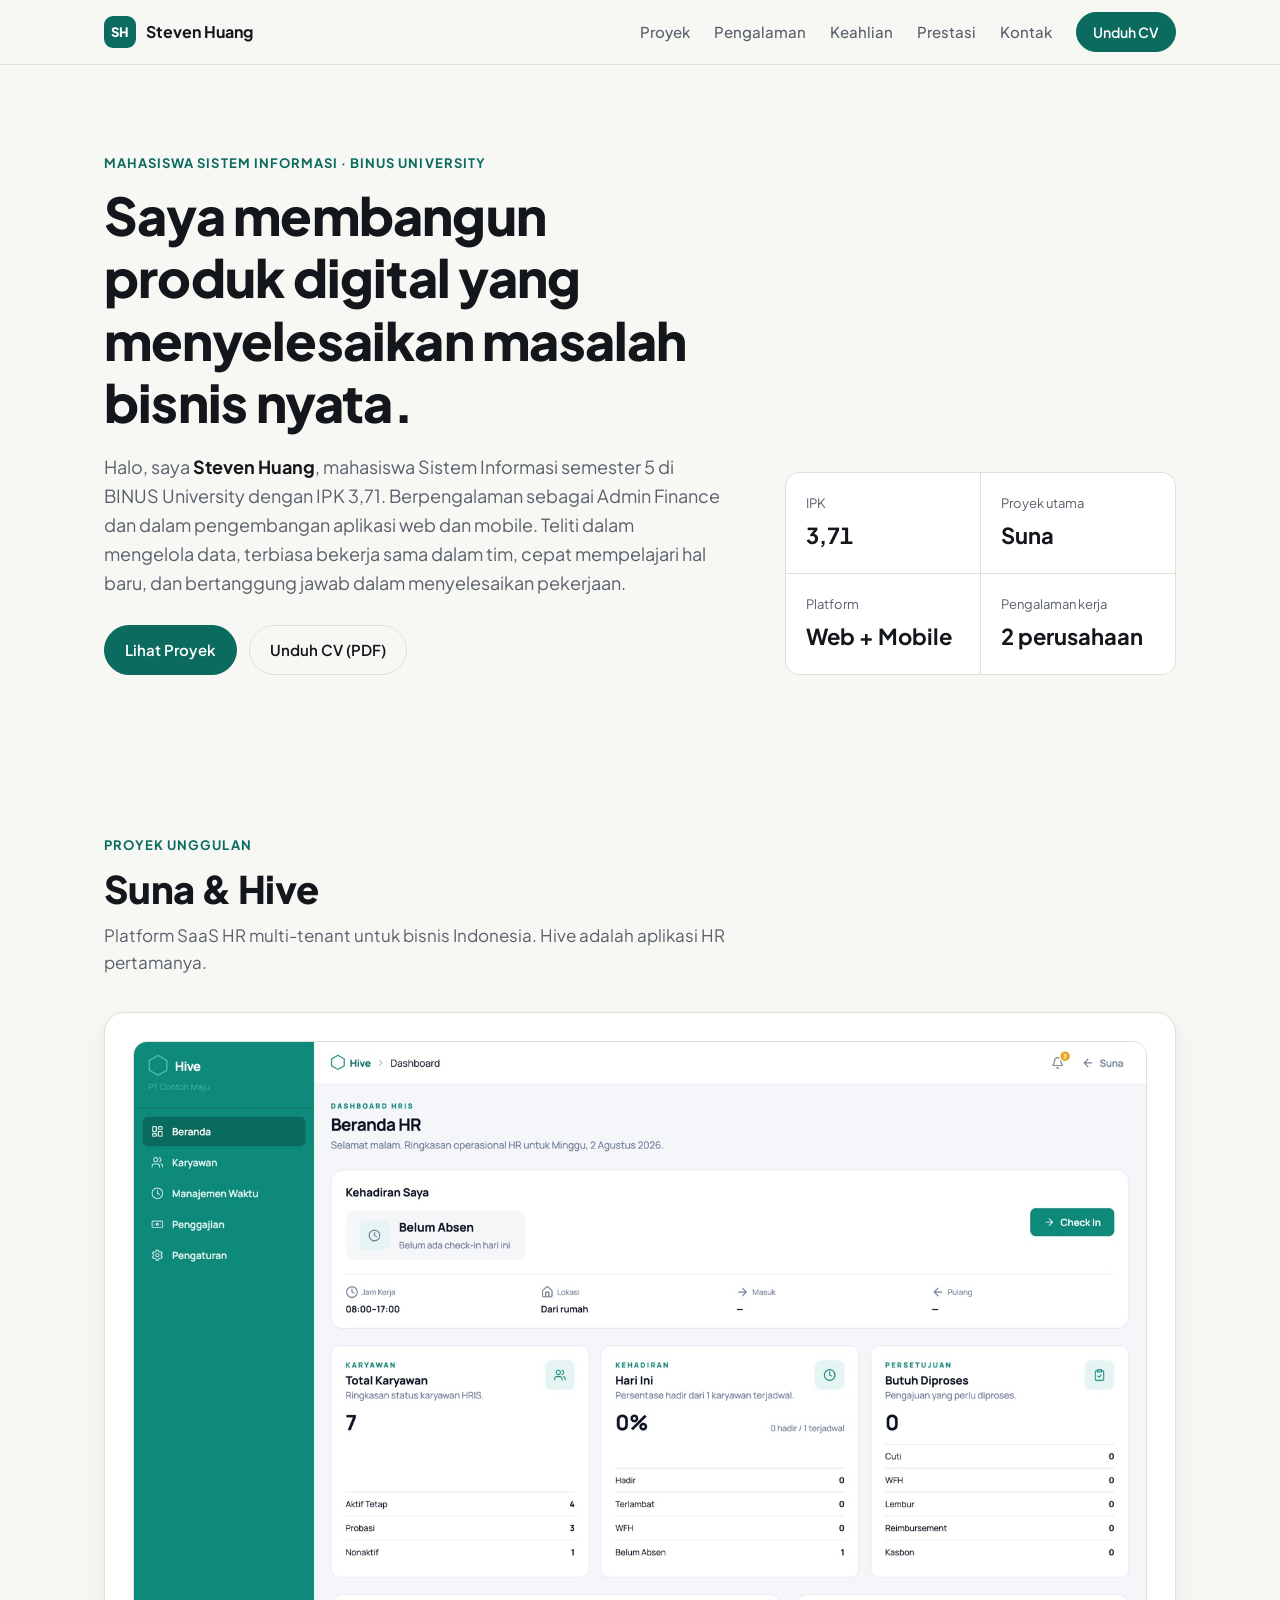
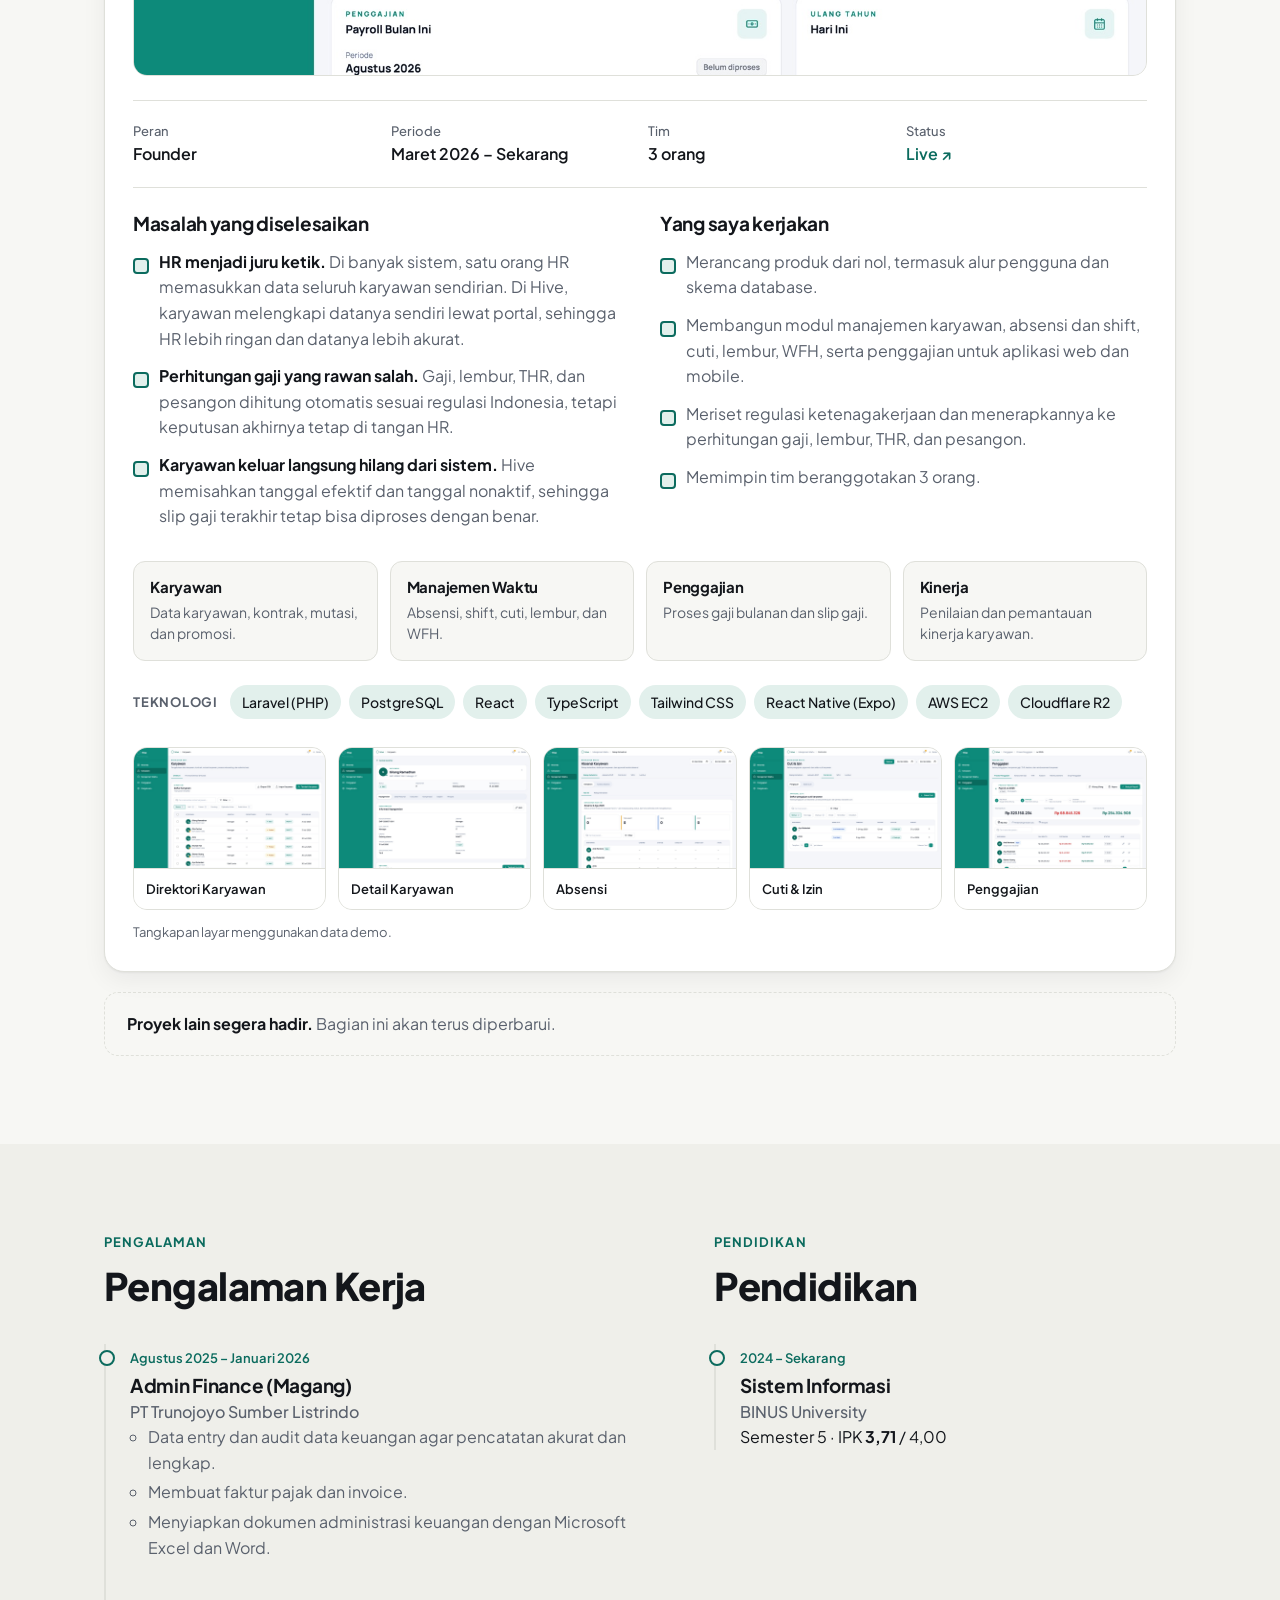
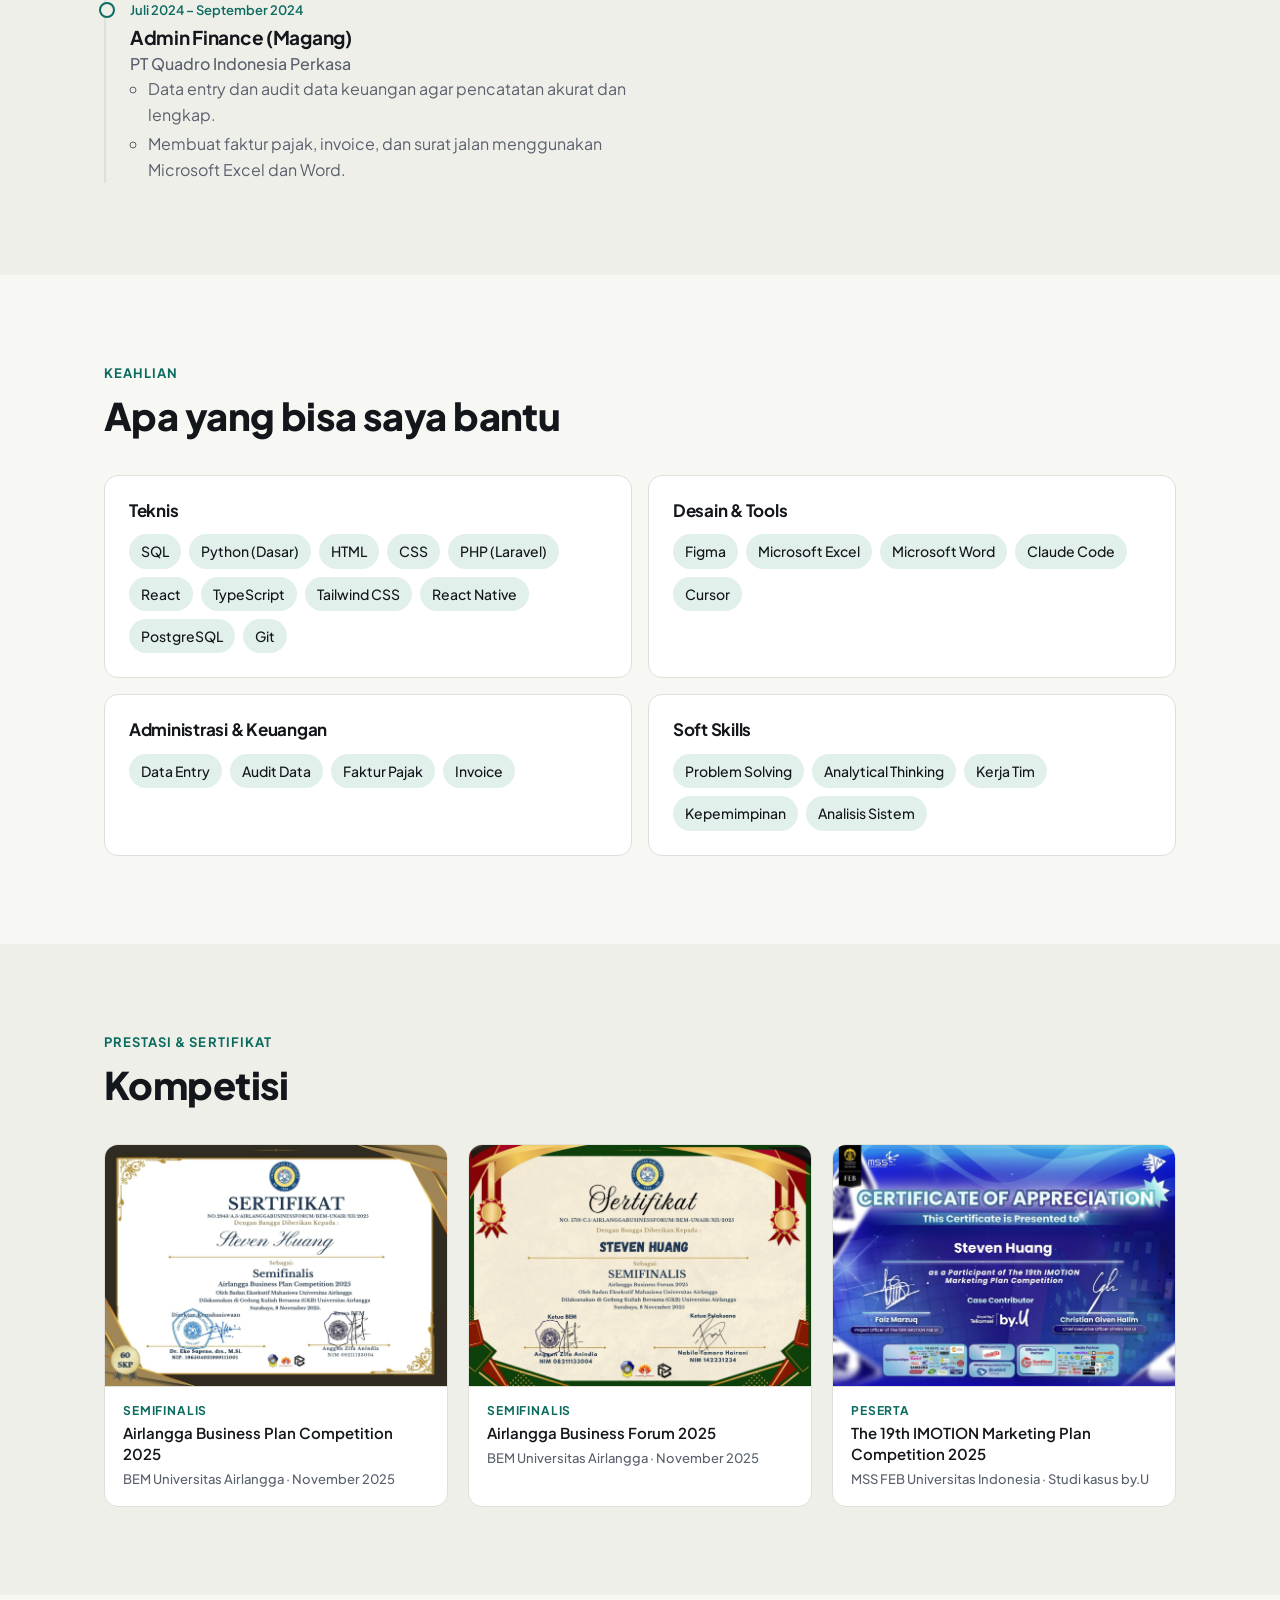
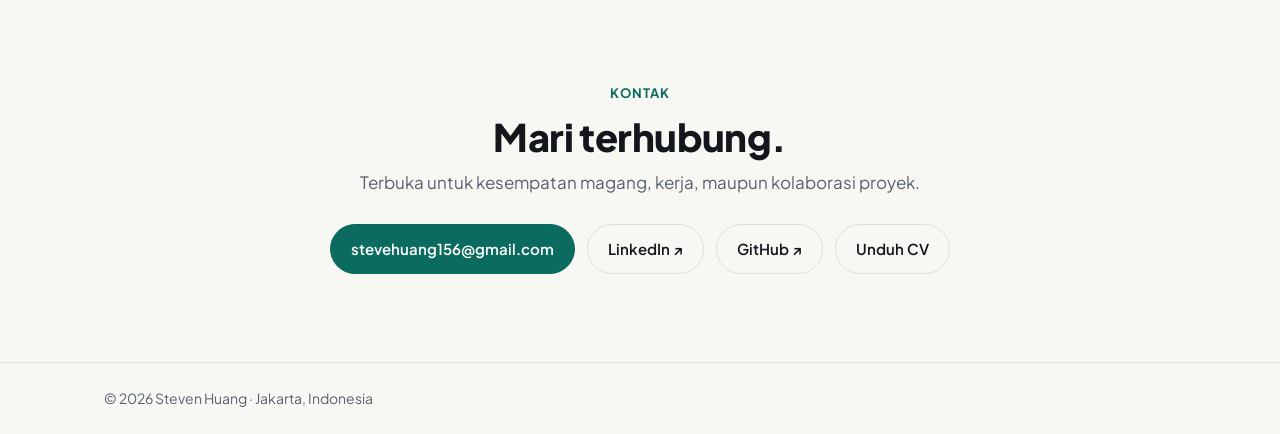
==== index.html @ de976bc7 "Portofolio dan CV ATS Steven Huang Co-Authored-By: Claude Opus 5.5 <noreply@anthropic.com>" ====
<!doctype html>
<html lang="id">
<head>
  <meta charset="utf-8">
  <meta name="viewport" content="width=device-width, initial-scale=1">
  <title>Steven Huang — Portofolio</title>
  <meta name="description" content="Portofolio Steven Huang, mahasiswa Sistem Informasi BINUS University.">
  <meta property="og:title" content="Steven Huang — Portofolio">
  <meta property="og:description" content="Mahasiswa Sistem Informasi BINUS University.">
  <meta property="og:image" content="assets/img/hive/dashboard-hr.jpg">
  <meta name="theme-color" content="#0b6b5e">
  <link rel="icon" href="data:image/svg+xml,%3Csvg xmlns='http://www.w3.org/2000/svg' viewBox='0 0 32 32'%3E%3Crect width='32' height='32' rx='8' fill='%230b6b5e'/%3E%3Ctext x='16' y='22' font-family='Arial' font-weight='700' font-size='15' fill='white' text-anchor='middle'%3ESH%3C/text%3E%3C/svg%3E">
  <link rel="preconnect" href="https://fonts.googleapis.com">
  <link rel="preconnect" href="https://fonts.gstatic.com" crossorigin>
  <link href="https://fonts.googleapis.com/css2?family=Plus+Jakarta+Sans:wght@400;500;600;700;800&display=swap" rel="stylesheet">
  <link rel="stylesheet" href="assets/css/style.css">
</head>
<body>

<header class="nav" id="top">
  <div class="wrap nav-inner">
    <a class="brand" href="#top" aria-label="Kembali ke atas"><span class="brand-mark">SH</span>Steven Huang</a>
    <button class="nav-toggle" aria-expanded="false" aria-controls="nav-links" aria-label="Buka menu">
      <span></span><span></span>
    </button>
    <nav id="nav-links" class="nav-links">
      <a href="#proyek">Proyek</a>
      <a href="#pengalaman">Pengalaman</a>
      <a href="#keahlian">Keahlian</a>
      <a href="#prestasi">Prestasi</a>
      <a href="#kontak">Kontak</a>
      <a class="btn btn-small" href="cv/CV_Steven_Huang_ATS.pdf" download>Unduh CV</a>
    </nav>
  </div>
</header>

<main>

  <!-- HERO -->
  <section class="hero">
    <div class="wrap hero-grid">
      <div class="hero-copy">
        <p class="eyebrow">Mahasiswa Sistem Informasi · BINUS University</p>
        <h1>Saya membangun produk digital yang menyelesaikan masalah bisnis nyata.</h1>
        <p class="lead">Halo, saya <strong>Steven Huang</strong>, mahasiswa Sistem Informasi semester 5 di BINUS University dengan IPK 3,71. Berpengalaman sebagai Admin Finance dan dalam pengembangan aplikasi web dan mobile. Teliti dalam mengelola data, terbiasa bekerja sama dalam tim, cepat mempelajari hal baru, dan bertanggung jawab dalam menyelesaikan pekerjaan.</p>
        <div class="hero-cta">
          <a class="btn" href="#proyek">Lihat Proyek</a>
          <a class="btn btn-ghost" href="cv/CV_Steven_Huang_ATS.pdf" download>Unduh CV (PDF)</a>
        </div>
      </div>
      <dl class="stats">
        <div><dt>IPK</dt><dd>3,71</dd></div>
        <div><dt>Proyek utama</dt><dd>Suna</dd></div>
        <div><dt>Platform</dt><dd>Web + Mobile</dd></div>
        <div><dt>Pengalaman kerja</dt><dd>2 perusahaan</dd></div>
      </dl>
    </div>
  </section>

  <!-- PROYEK -->
  <section id="proyek" class="section">
    <div class="wrap">
      <div class="section-head">
        <p class="eyebrow">Proyek Unggulan</p>
        <h2>Suna &amp; Hive</h2>
        <p class="section-sub">Platform SaaS HR multi-tenant untuk bisnis Indonesia. Hive adalah aplikasi HR pertamanya.</p>
      </div>

      <article class="case">
        <figure class="case-hero">
          <button class="shot shot-main" data-src="assets/img/hive/dashboard-hr.jpg" data-caption="Beranda HR: ringkasan karyawan, kehadiran hari ini, dan pengajuan yang menunggu persetujuan.">
            <img src="assets/img/hive/dashboard-hr.jpg" alt="Tampilan beranda HR di aplikasi Hive" loading="eager">
          </button>
        </figure>

        <div class="case-meta">
          <div class="meta-item"><span>Peran</span>Founder</div>
          <div class="meta-item"><span>Periode</span>Maret 2026 – Sekarang</div>
          <div class="meta-item"><span>Tim</span>3 orang</div>
          <div class="meta-item"><span>Status</span><a href="https://app.sunaplatform.com" target="_blank" rel="noopener">Live ↗</a></div>
        </div>

        <div class="case-body">
          <div class="case-col">
            <h3>Masalah yang diselesaikan</h3>
            <ul class="ticks">
              <li><strong>HR menjadi juru ketik.</strong> Di banyak sistem, satu orang HR memasukkan data seluruh karyawan sendirian. Di Hive, karyawan melengkapi datanya sendiri lewat portal, sehingga HR lebih ringan dan datanya lebih akurat.</li>
              <li><strong>Perhitungan gaji yang rawan salah.</strong> Gaji, lembur, THR, dan pesangon dihitung otomatis sesuai regulasi Indonesia, tetapi keputusan akhirnya tetap di tangan HR.</li>
              <li><strong>Karyawan keluar langsung hilang dari sistem.</strong> Hive memisahkan tanggal efektif dan tanggal nonaktif, sehingga slip gaji terakhir tetap bisa diproses dengan benar.</li>
            </ul>
          </div>
          <div class="case-col">
            <h3>Yang saya kerjakan</h3>
            <ul class="ticks">
              <li>Merancang produk dari nol, termasuk alur pengguna dan skema database.</li>
              <li>Membangun modul manajemen karyawan, absensi dan shift, cuti, lembur, WFH, serta penggajian untuk aplikasi web dan mobile.</li>
              <li>Meriset regulasi ketenagakerjaan dan menerapkannya ke perhitungan gaji, lembur, THR, dan pesangon.</li>
              <li>Memimpin tim beranggotakan 3 orang.</li>
            </ul>
          </div>
        </div>

        <div class="modules">
          <div class="module"><h4>Karyawan</h4><p>Data karyawan, kontrak, mutasi, dan promosi.</p></div>
          <div class="module"><h4>Manajemen Waktu</h4><p>Absensi, shift, cuti, lembur, dan WFH.</p></div>
          <div class="module"><h4>Penggajian</h4><p>Proses gaji bulanan dan slip gaji.</p></div>
          <div class="module"><h4>Kinerja</h4><p>Penilaian dan pemantauan kinerja karyawan.</p></div>
        </div>

        <div class="stack">
          <span class="stack-label">Teknologi</span>
          <ul class="chips">
            <li>Laravel (PHP)</li><li>PostgreSQL</li><li>React</li><li>TypeScript</li><li>Tailwind CSS</li><li>React Native (Expo)</li><li>AWS EC2</li><li>Cloudflare R2</li>
          </ul>
        </div>

        <div class="gallery">
          <button class="shot" data-src="assets/img/hive/employees.jpg" data-caption="Direktori karyawan dengan filter status, impor, dan ekspor CSV.">
            <img src="assets/img/hive/employees.jpg" alt="Daftar karyawan di Hive" loading="lazy"><span>Direktori Karyawan</span>
          </button>
          <button class="shot" data-src="assets/img/hive/employee-detail.jpg" data-caption="Detail karyawan: kepegawaian, data personal, dokumen, kompensasi, disiplin, dan riwayat.">
            <img src="assets/img/hive/employee-detail.jpg" alt="Detail karyawan di Hive" loading="lazy"><span>Detail Karyawan</span>
          </button>
          <button class="shot" data-src="assets/img/hive/time-attendance.jpg" data-caption="Rekap kehadiran harian beserta koreksi absensi.">
            <img src="assets/img/hive/time-attendance.jpg" alt="Absensi karyawan di Hive" loading="lazy"><span>Absensi</span>
          </button>
          <button class="shot" data-src="assets/img/hive/time-leave.jpg" data-caption="Pengajuan dan persetujuan cuti, lengkap dengan saldo cuti.">
            <img src="assets/img/hive/time-leave.jpg" alt="Cuti dan izin di Hive" loading="lazy"><span>Cuti &amp; Izin</span>
          </button>
          <button class="shot" data-src="assets/img/hive/payroll-detail.jpg" data-caption="Proses penggajian bulanan beserta alur persetujuannya.">
            <img src="assets/img/hive/payroll-detail.jpg" alt="Proses penggajian di Hive" loading="lazy"><span>Penggajian</span>
          </button>
        </div>
        <p class="note">Tangkapan layar menggunakan data demo.</p>
      </article>

      <div class="more">
        <p><strong>Proyek lain segera hadir.</strong> Bagian ini akan terus diperbarui.</p>
      </div>
    </div>
  </section>

  <!-- PENGALAMAN & PENDIDIKAN -->
  <section id="pengalaman" class="section section-alt">
    <div class="wrap two-col">
      <div>
        <div class="section-head">
          <p class="eyebrow">Pengalaman</p>
          <h2>Pengalaman Kerja</h2>
        </div>
        <ol class="timeline">
          <li>
            <span class="tl-date">Agustus 2025 – Januari 2026</span>
            <h3>Admin Finance (Magang)</h3>
            <p class="tl-org">PT Trunojoyo Sumber Listrindo</p>
            <ul>
              <li>Data entry dan audit data keuangan agar pencatatan akurat dan lengkap.</li>
              <li>Membuat faktur pajak dan invoice.</li>
              <li>Menyiapkan dokumen administrasi keuangan dengan Microsoft Excel dan Word.</li>
            </ul>
          </li>
          <li>
            <span class="tl-date">Juli 2024 – September 2024</span>
            <h3>Admin Finance (Magang)</h3>
            <p class="tl-org">PT Quadro Indonesia Perkasa</p>
            <ul>
              <li>Data entry dan audit data keuangan agar pencatatan akurat dan lengkap.</li>
              <li>Membuat faktur pajak, invoice, dan surat jalan menggunakan Microsoft Excel dan Word.</li>
            </ul>
          </li>
        </ol>
      </div>
      <div>
        <div class="section-head">
          <p class="eyebrow">Pendidikan</p>
          <h2>Pendidikan</h2>
        </div>
        <ol class="timeline">
          <li>
            <span class="tl-date">2024 – Sekarang</span>
            <h3>Sistem Informasi</h3>
            <p class="tl-org">BINUS University</p>
            <p>Semester 5 · IPK <strong>3,71</strong> / 4,00</p>
          </li>
        </ol>
      </div>
    </div>
  </section>

  <!-- KEAHLIAN -->
  <section id="keahlian" class="section">
    <div class="wrap">
      <div class="section-head">
        <p class="eyebrow">Keahlian</p>
        <h2>Apa yang bisa saya bantu</h2>
      </div>
      <div class="skills">
        <div class="skill-card">
          <h3>Teknis</h3>
          <ul class="chips"><li>SQL</li><li>Python (Dasar)</li><li>HTML</li><li>CSS</li><li>PHP (Laravel)</li><li>React</li><li>TypeScript</li><li>Tailwind CSS</li><li>React Native</li><li>PostgreSQL</li><li>Git</li></ul>
        </div>
        <div class="skill-card">
          <h3>Desain &amp; Tools</h3>
          <ul class="chips"><li>Figma</li><li>Microsoft Excel</li><li>Microsoft Word</li><li>Claude Code</li><li>Cursor</li></ul>
        </div>
        <div class="skill-card">
          <h3>Administrasi &amp; Keuangan</h3>
          <ul class="chips"><li>Data Entry</li><li>Audit Data</li><li>Faktur Pajak</li><li>Invoice</li></ul>
        </div>
        <div class="skill-card">
          <h3>Soft Skills</h3>
          <ul class="chips"><li>Problem Solving</li><li>Analytical Thinking</li><li>Kerja Tim</li><li>Kepemimpinan</li><li>Analisis Sistem</li></ul>
        </div>
      </div>
    </div>
  </section>

  <!-- PRESTASI -->
  <section id="prestasi" class="section section-alt">
    <div class="wrap">
      <div class="section-head">
        <p class="eyebrow">Prestasi &amp; Sertifikat</p>
        <h2>Kompetisi</h2>
      </div>
      <div class="certs">
        <button class="cert" data-src="assets/img/sertifikat/abpc-2025-semifinalis.jpg" data-caption="Semifinalis Airlangga Business Plan Competition 2025, BEM Universitas Airlangga.">
          <img src="assets/img/sertifikat/abpc-2025-semifinalis.jpg" alt="Sertifikat Semifinalis Airlangga Business Plan Competition 2025" loading="lazy">
          <span class="cert-body"><strong>Semifinalis</strong>Airlangga Business Plan Competition 2025<small>BEM Universitas Airlangga · November 2025</small></span>
        </button>
        <button class="cert" data-src="assets/img/sertifikat/abf-2025-semifinalis.jpg" data-caption="Semifinalis Airlangga Business Forum 2025, BEM Universitas Airlangga.">
          <img src="assets/img/sertifikat/abf-2025-semifinalis.jpg" alt="Sertifikat Semifinalis Airlangga Business Forum 2025" loading="lazy">
          <span class="cert-body"><strong>Semifinalis</strong>Airlangga Business Forum 2025<small>BEM Universitas Airlangga · November 2025</small></span>
        </button>
        <button class="cert" data-src="assets/img/sertifikat/imotion-19.jpg" data-caption="Peserta The 19th IMOTION Marketing Plan Competition 2025, MSS FEB Universitas Indonesia.">
          <img src="assets/img/sertifikat/imotion-19.jpg" alt="Sertifikat peserta The 19th IMOTION Marketing Plan Competition" loading="lazy">
          <span class="cert-body"><strong>Peserta</strong>The 19th IMOTION Marketing Plan Competition 2025<small>MSS FEB Universitas Indonesia · Studi kasus by.U</small></span>
        </button>
      </div>
    </div>
  </section>

  <!-- KONTAK -->
  <section id="kontak" class="section contact">
    <div class="wrap contact-inner">
      <p class="eyebrow">Kontak</p>
      <h2>Mari terhubung.</h2>
      <p class="section-sub">Terbuka untuk kesempatan magang, kerja, maupun kolaborasi proyek.</p>
      <div class="contact-links">
        <a class="btn" href="mailto:stevehuang156@gmail.com">stevehuang156@gmail.com</a>
        <a class="btn btn-ghost" href="https://www.linkedin.com/in/steven-huang-54b735326" target="_blank" rel="noopener">LinkedIn ↗</a>
        <a class="btn btn-ghost" href="https://github.com/digidawcik" target="_blank" rel="noopener">GitHub ↗</a>
        <a class="btn btn-ghost" href="cv/CV_Steven_Huang_ATS.pdf" download>Unduh CV</a>
      </div>
    </div>
  </section>

</main>

<footer class="footer">
  <div class="wrap">© <span id="year">2026</span> Steven Huang · Jakarta, Indonesia</div>
</footer>

<div class="lightbox" id="lightbox" role="dialog" aria-modal="true" aria-label="Pratinjau gambar" hidden>
  <button class="lb-close" aria-label="Tutup">×</button>
  <button class="lb-nav lb-prev" aria-label="Sebelumnya">‹</button>
  <figure>
    <img alt="">
    <figcaption></figcaption>
  </figure>
  <button class="lb-nav lb-next" aria-label="Berikutnya">›</button>
</div>

<script src="assets/js/main.js"></script>
</body>
</html>
---- assets/css/style.css ----
:root {
  --bg: #f7f7f4;
  --bg-alt: #efefea;
  --surface: #ffffff;
  --ink: #13161b;
  --muted: #5a616d;
  --line: #dfe0da;
  --accent: #0b6b5e;
  --accent-ink: #ffffff;
  --accent-soft: #e2f0ec;
  --shadow: 0 1px 2px rgba(19, 22, 27, .05), 0 8px 24px rgba(19, 22, 27, .06);
  --radius: 14px;
  --wrap: 1120px;
  color-scheme: light;
}

@media (prefers-color-scheme: dark) {
  :root {
    --bg: #0f1214;
    --bg-alt: #141819;
    --surface: #1a1f21;
    --ink: #eef0ed;
    --muted: #a3aaa8;
    --line: #2a3133;
    --accent: #3fc1a8;
    --accent-ink: #062520;
    --accent-soft: #15302b;
    --shadow: 0 1px 2px rgba(0, 0, 0, .3), 0 8px 24px rgba(0, 0, 0, .25);
    color-scheme: dark;
  }
}

* { box-sizing: border-box; }
html { scroll-behavior: smooth; scroll-padding-top: 76px; }
@media (prefers-reduced-motion: reduce) { html { scroll-behavior: auto; } }

body {
  margin: 0;
  background: var(--bg);
  color: var(--ink);
  font-family: "Plus Jakarta Sans", system-ui, -apple-system, "Segoe UI", sans-serif;
  font-size: 16px;
  line-height: 1.6;
  -webkit-font-smoothing: antialiased;
}

img { max-width: 100%; display: block; }
a { color: var(--accent); }
h1, h2, h3, h4 { line-height: 1.2; margin: 0; letter-spacing: -0.015em; }

.wrap { width: 100%; max-width: var(--wrap); margin: 0 auto; padding: 0 24px; }
@media (max-width: 600px) { .wrap { padding: 0 16px; } }

.eyebrow {
  margin: 0 0 10px;
  font-size: 13px;
  font-weight: 700;
  letter-spacing: .08em;
  text-transform: uppercase;
  color: var(--accent);
}

/* ---------- Buttons ---------- */
.btn {
  display: inline-flex;
  align-items: center;
  justify-content: center;
  gap: 8px;
  padding: 12px 20px;
  border-radius: 999px;
  border: 1px solid var(--accent);
  background: var(--accent);
  color: var(--accent-ink);
  font-weight: 600;
  font-size: 15px;
  text-decoration: none;
  transition: transform .15s ease, opacity .15s ease;
}
.btn:hover { transform: translateY(-1px); opacity: .92; }
.btn:focus-visible, button:focus-visible, a:focus-visible { outline: 2px solid var(--accent); outline-offset: 3px; }
.btn-ghost { background: transparent; color: var(--ink); border-color: var(--line); }
.btn-ghost:hover { border-color: var(--ink); }
.btn-small { padding: 8px 16px; font-size: 14px; }

/* ---------- Nav ---------- */
.nav {
  position: sticky;
  top: 0;
  z-index: 20;
  background: color-mix(in srgb, var(--bg) 85%, transparent);
  backdrop-filter: saturate(160%) blur(12px);
  -webkit-backdrop-filter: saturate(160%) blur(12px);
  border-bottom: 1px solid var(--line);
}
.nav-inner { display: flex; align-items: center; justify-content: space-between; height: 64px; }
.brand { display: flex; align-items: center; gap: 10px; color: var(--ink); text-decoration: none; font-weight: 700; }
.brand-mark {
  display: grid; place-items: center;
  width: 32px; height: 32px; border-radius: 9px;
  background: var(--accent); color: var(--accent-ink);
  font-size: 13px; font-weight: 800;
}
.nav-links { display: flex; align-items: center; gap: 24px; }
.nav-links a:not(.btn) { color: var(--muted); text-decoration: none; font-size: 15px; font-weight: 500; }
.nav-links a:not(.btn):hover { color: var(--ink); }
.nav-toggle { display: none; }

@media (max-width: 800px) {
  .nav-toggle {
    display: grid; gap: 5px; place-content: center;
    width: 40px; height: 40px; border: 1px solid var(--line); border-radius: 10px;
    background: transparent; cursor: pointer;
  }
  .nav-toggle span { display: block; width: 18px; height: 2px; background: var(--ink); transition: transform .2s; }
  .nav-toggle[aria-expanded="true"] span:first-child { transform: translateY(3.5px) rotate(45deg); }
  .nav-toggle[aria-expanded="true"] span:last-child { transform: translateY(-3.5px) rotate(-45deg); }
  .nav-links {
    position: absolute; top: 64px; left: 0; right: 0;
    flex-direction: column; align-items: stretch; gap: 0;
    padding: 8px 16px 16px;
    background: var(--bg); border-bottom: 1px solid var(--line);
    display: none;
  }
  .nav-links.open { display: flex; }
  .nav-links a:not(.btn) { padding: 12px 0; border-bottom: 1px solid var(--line); }
  .nav-links .btn { margin-top: 12px; }
}

/* ---------- Hero ---------- */
.hero { padding: 88px 0 72px; }
.hero-grid { display: grid; grid-template-columns: 1.6fr 1fr; gap: 56px; align-items: end; }
.hero h1 { font-size: clamp(32px, 5vw, 52px); font-weight: 800; margin-bottom: 20px; }
.lead { font-size: 18px; color: var(--muted); max-width: 620px; margin: 0 0 28px; }
.lead strong { color: var(--ink); }
.hero-cta { display: flex; flex-wrap: wrap; gap: 12px; }

.stats {
  display: grid; grid-template-columns: 1fr 1fr; gap: 1px;
  margin: 0;
  background: var(--line);
  border: 1px solid var(--line); border-radius: var(--radius); overflow: hidden;
}
.stats div { background: var(--surface); padding: 20px; }
.stats dt { font-size: 13px; color: var(--muted); }
.stats dd { margin: 4px 0 0; font-size: 22px; font-weight: 700; font-variant-numeric: tabular-nums; }

@media (max-width: 860px) {
  .hero { padding: 56px 0 48px; }
  .hero-grid { grid-template-columns: 1fr; gap: 36px; }
  .lead { font-size: 17px; }
}

/* ---------- Sections ---------- */
.section { padding: 88px 0; }
.section-alt { background: var(--bg-alt); }
.section-head { margin-bottom: 36px; }
.section-head h2, .contact h2 { font-size: clamp(28px, 3.6vw, 38px); font-weight: 800; }
.section-sub { color: var(--muted); font-size: 17px; margin: 10px 0 0; max-width: 640px; }
@media (max-width: 600px) { .section { padding: 64px 0; } }

/* ---------- Case study ---------- */
.case {
  background: var(--surface);
  border: 1px solid var(--line);
  border-radius: calc(var(--radius) + 6px);
  box-shadow: var(--shadow);
  padding: 28px;
}
@media (max-width: 600px) { .case { padding: 16px; } }

.case-hero { margin: 0; }
.shot {
  display: block; width: 100%; padding: 0; border: 1px solid var(--line);
  border-radius: var(--radius); overflow: hidden; background: var(--bg-alt);
  cursor: zoom-in; text-align: left; color: inherit; font: inherit;
}
.shot img { width: 100%; aspect-ratio: 16 / 10; object-fit: cover; object-position: top left; transition: transform .35s ease; }
.shot:hover img { transform: scale(1.015); }

.case-meta {
  display: grid; grid-template-columns: repeat(4, 1fr); gap: 16px;
  margin: 24px 0; padding: 20px 0; border-top: 1px solid var(--line); border-bottom: 1px solid var(--line);
}
.meta-item { font-weight: 600; }
.meta-item span { display: block; font-size: 13px; font-weight: 500; color: var(--muted); }
.meta-item a { text-decoration: none; }
@media (max-width: 700px) { .case-meta { grid-template-columns: 1fr 1fr; } }

.case-body { display: grid; grid-template-columns: 1fr 1fr; gap: 40px; }
.case-col h3 { font-size: 19px; margin-bottom: 14px; }
@media (max-width: 800px) { .case-body { grid-template-columns: 1fr; gap: 24px; } }

.ticks { list-style: none; padding: 0; margin: 0; display: grid; gap: 12px; }
.ticks li { position: relative; padding-left: 26px; color: var(--muted); }
.ticks li strong { color: var(--ink); }
.ticks li::before {
  content: ""; position: absolute; left: 0; top: .55em;
  width: 12px; height: 12px; border-radius: 4px; background: var(--accent-soft); border: 2px solid var(--accent);
}

.modules { display: grid; grid-template-columns: repeat(4, 1fr); gap: 12px; margin: 32px 0 24px; }
.module { background: var(--bg); border: 1px solid var(--line); border-radius: 12px; padding: 16px; }
.module h4 { font-size: 15px; margin-bottom: 6px; }
.module p { margin: 0; font-size: 14px; color: var(--muted); line-height: 1.5; }
@media (max-width: 900px) { .modules { grid-template-columns: 1fr 1fr; } }
@media (max-width: 460px) { .modules { grid-template-columns: 1fr; } }

.stack { display: flex; flex-wrap: wrap; align-items: center; gap: 12px; margin-bottom: 28px; }
.stack-label { font-size: 13px; font-weight: 700; letter-spacing: .06em; text-transform: uppercase; color: var(--muted); }

.chips { list-style: none; display: flex; flex-wrap: wrap; gap: 8px; padding: 0; margin: 0; }
.chips li {
  padding: 6px 12px; border-radius: 999px;
  background: var(--accent-soft); color: var(--ink);
  font-size: 14px; font-weight: 500;
}

.gallery { display: grid; grid-template-columns: repeat(5, 1fr); gap: 12px; }
.gallery .shot span { display: block; padding: 10px 12px; font-size: 13px; font-weight: 600; border-top: 1px solid var(--line); background: var(--surface); }
@media (max-width: 900px) { .gallery { grid-template-columns: repeat(3, 1fr); } }
@media (max-width: 560px) { .gallery { grid-template-columns: 1fr 1fr; } }
.note { margin: 12px 0 0; font-size: 13px; color: var(--muted); }

.more {
  margin-top: 20px; padding: 18px 22px;
  border: 1px dashed var(--line); border-radius: var(--radius);
  color: var(--muted);
}
.more p { margin: 0; }
.more strong { color: var(--ink); }

/* ---------- Timeline ---------- */
.two-col { display: grid; grid-template-columns: 1.2fr 1fr; gap: 56px; }
@media (max-width: 860px) { .two-col { grid-template-columns: 1fr; gap: 48px; } }

.timeline { list-style: none; margin: 0; padding: 0; border-left: 2px solid var(--line); }
.timeline > li { position: relative; padding: 0 0 32px 24px; }
.timeline > li:last-child { padding-bottom: 0; }
.timeline > li::before {
  content: ""; position: absolute; left: -7px; top: 6px;
  width: 12px; height: 12px; border-radius: 50%;
  background: var(--bg-alt); border: 2px solid var(--accent);
}
.tl-date { font-size: 13px; font-weight: 600; color: var(--accent); }
.timeline h3 { font-size: 19px; margin: 4px 0 2px; }
.tl-org { margin: 0 0 8px; color: var(--muted); font-weight: 500; }
.timeline p { margin: 0; }
.timeline ul { margin: 0; padding-left: 18px; color: var(--muted); }
.timeline ul li { margin-bottom: 4px; }

/* ---------- Skills ---------- */
.skills { display: grid; grid-template-columns: repeat(2, 1fr); gap: 16px; }
.skill-card { background: var(--surface); border: 1px solid var(--line); border-radius: var(--radius); padding: 24px; }
.skill-card h3 { font-size: 17px; margin-bottom: 14px; }
@media (max-width: 700px) { .skills { grid-template-columns: 1fr; } }

/* ---------- Certificates ---------- */
.certs { display: grid; grid-template-columns: repeat(3, 1fr); gap: 20px; }
.cert {
  display: flex; flex-direction: column; text-align: left;
  padding: 0; border: 1px solid var(--line); border-radius: var(--radius); overflow: hidden;
  background: var(--surface); color: var(--ink); font: inherit; cursor: zoom-in;
  transition: transform .2s ease, box-shadow .2s ease;
}
.cert:hover { transform: translateY(-2px); box-shadow: var(--shadow); }
.cert img { aspect-ratio: 1.414 / 1; object-fit: cover; border-bottom: 1px solid var(--line); }
.cert-body { display: flex; flex-direction: column; gap: 2px; padding: 16px 18px 18px; font-size: 15px; font-weight: 600; line-height: 1.4; }
.cert-body strong { font-size: 12px; letter-spacing: .07em; text-transform: uppercase; color: var(--accent); }
.cert-body small { font-size: 13px; font-weight: 500; color: var(--muted); margin-top: 4px; }
@media (max-width: 860px) { .certs { grid-template-columns: 1fr 1fr; } }
@media (max-width: 560px) { .certs { grid-template-columns: 1fr; } }

/* ---------- Contact & footer ---------- */
.contact-inner { text-align: center; }
.contact .section-sub { margin: 10px auto 28px; }
.contact-links { display: flex; flex-wrap: wrap; justify-content: center; gap: 12px; }
.contact-links .btn { max-width: 100%; overflow-wrap: anywhere; }
.footer { border-top: 1px solid var(--line); padding: 24px 0; color: var(--muted); font-size: 14px; }

/* ---------- Lightbox ---------- */
.lightbox {
  position: fixed; inset: 0; z-index: 50;
  display: grid; grid-template-columns: auto 1fr auto; align-items: center; gap: 8px;
  padding: 24px; background: rgba(8, 10, 12, .95); backdrop-filter: blur(6px); -webkit-backdrop-filter: blur(6px);
}
.lightbox[hidden] { display: none; }
.lightbox figure { margin: 0; display: grid; justify-items: center; gap: 12px; min-width: 0; }
.lightbox img { max-height: 82vh; width: auto; border-radius: 10px; }
.lightbox figcaption { color: #e8ebe9; font-size: 15px; text-align: center; max-width: 720px; }
.lb-close, .lb-nav {
  border: 0; background: rgba(255, 255, 255, .12); color: #fff; cursor: pointer;
  width: 44px; height: 44px; border-radius: 50%; font-size: 28px; line-height: 1;
}
.lb-close { position: absolute; top: 16px; right: 16px; }
.lb-close:hover, .lb-nav:hover { background: rgba(255, 255, 255, .22); }
@media (max-width: 600px) {
  .lightbox { grid-template-columns: 1fr 1fr; padding: 64px 12px 16px; }
  .lightbox figure { grid-column: 1 / -1; grid-row: 1; }
  .lb-prev { justify-self: end; } .lb-next { justify-self: start; }
}
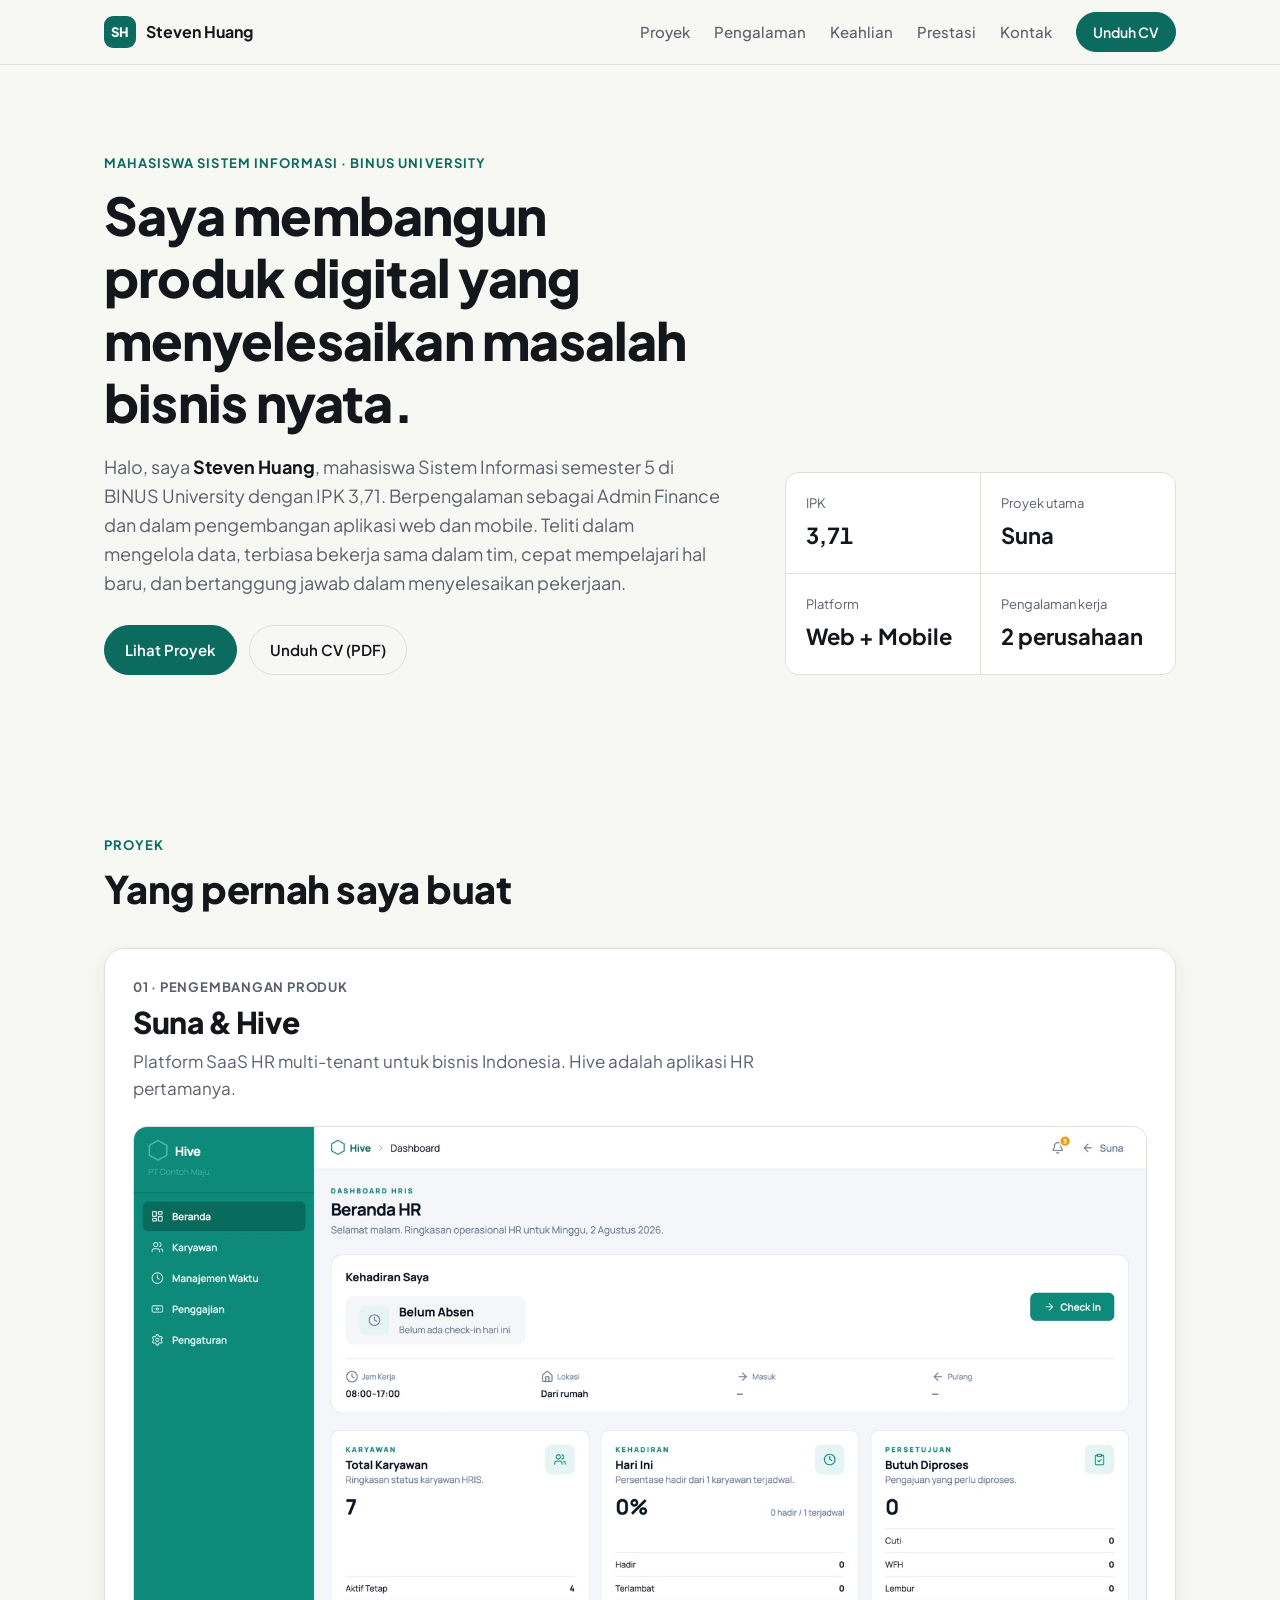
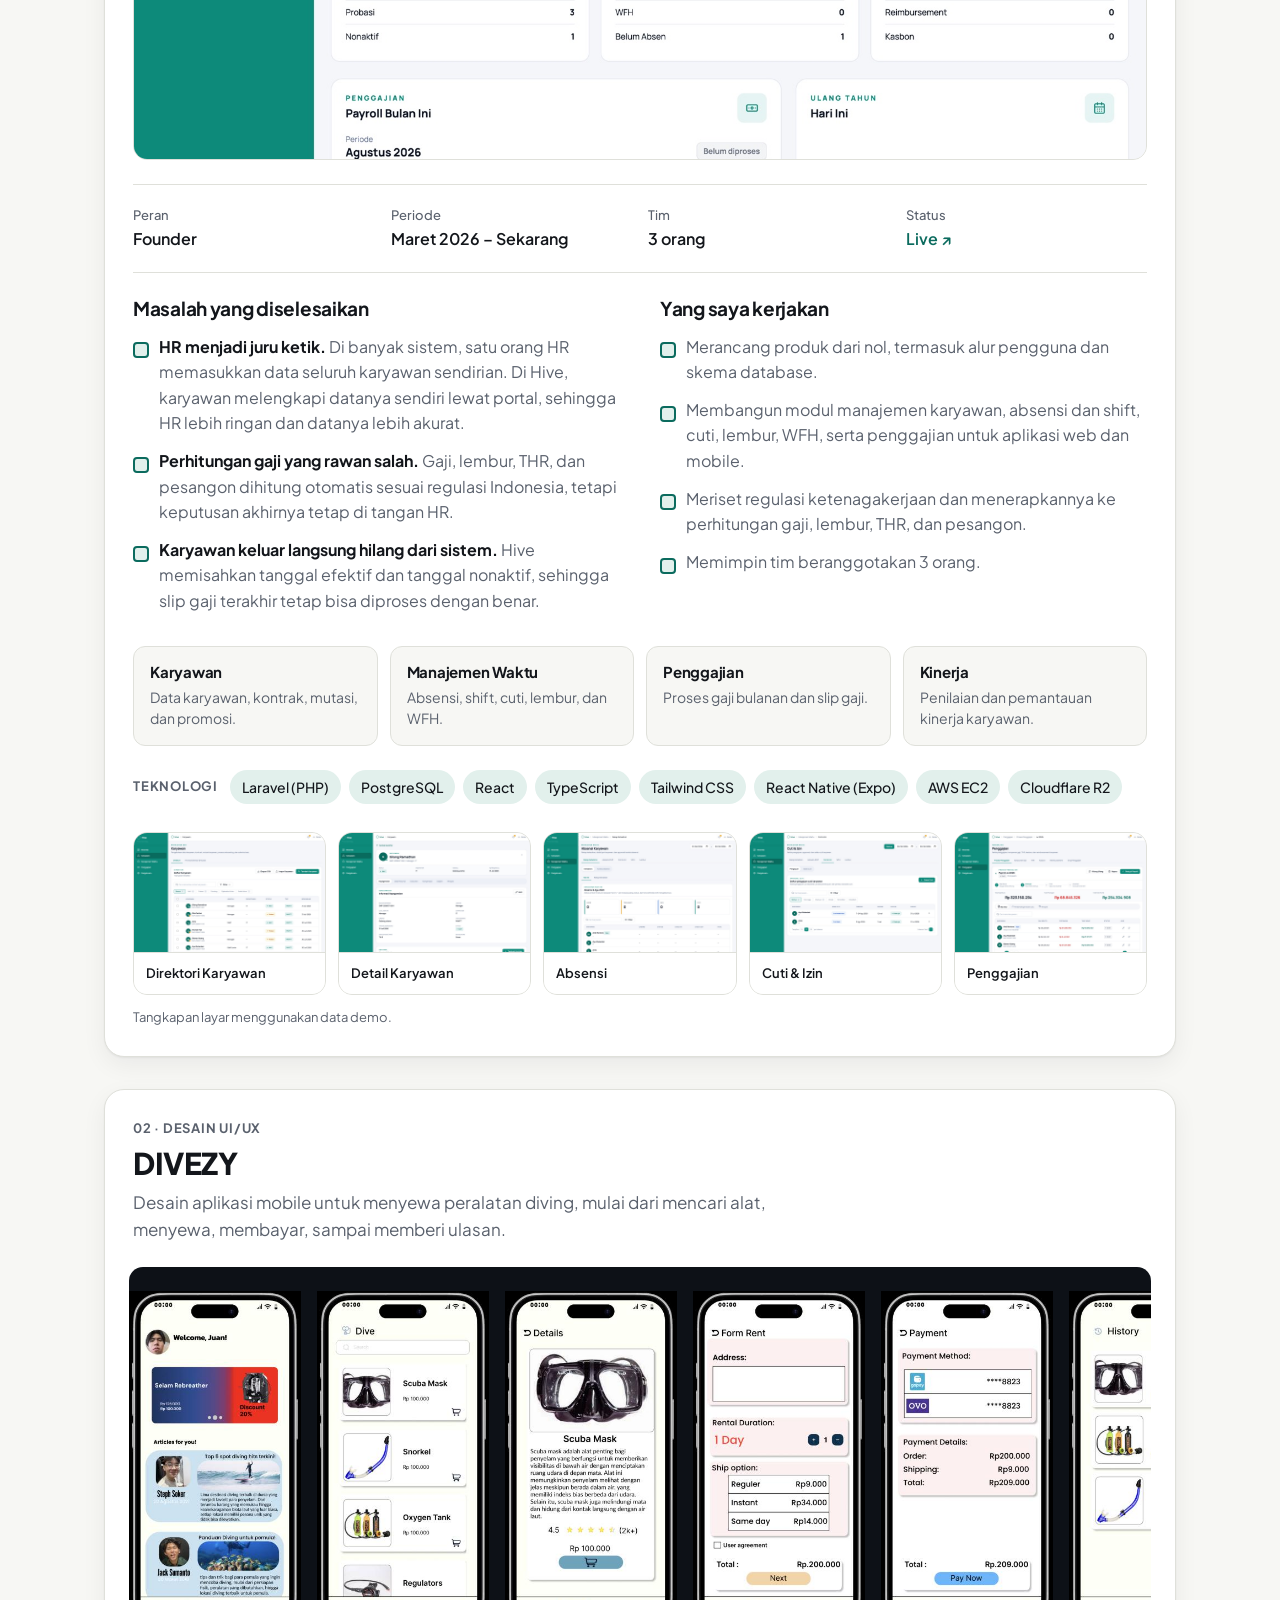
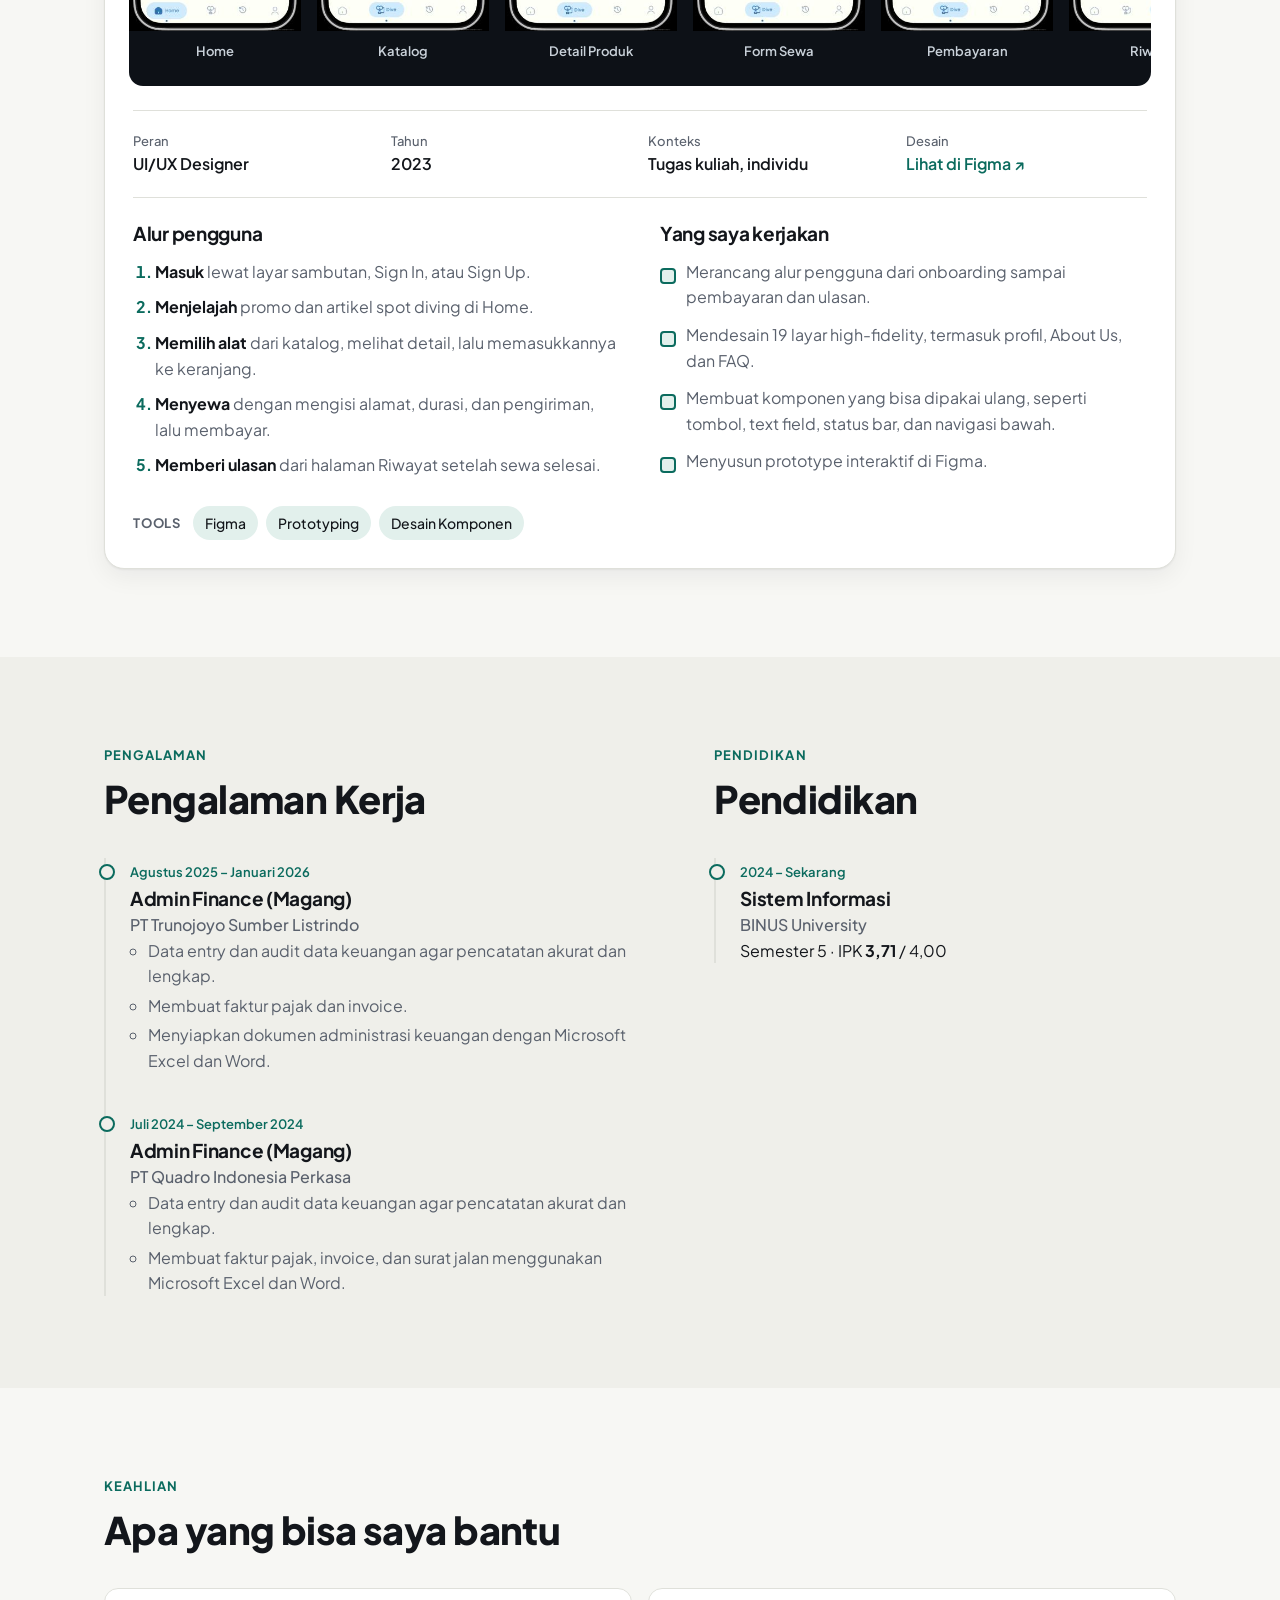
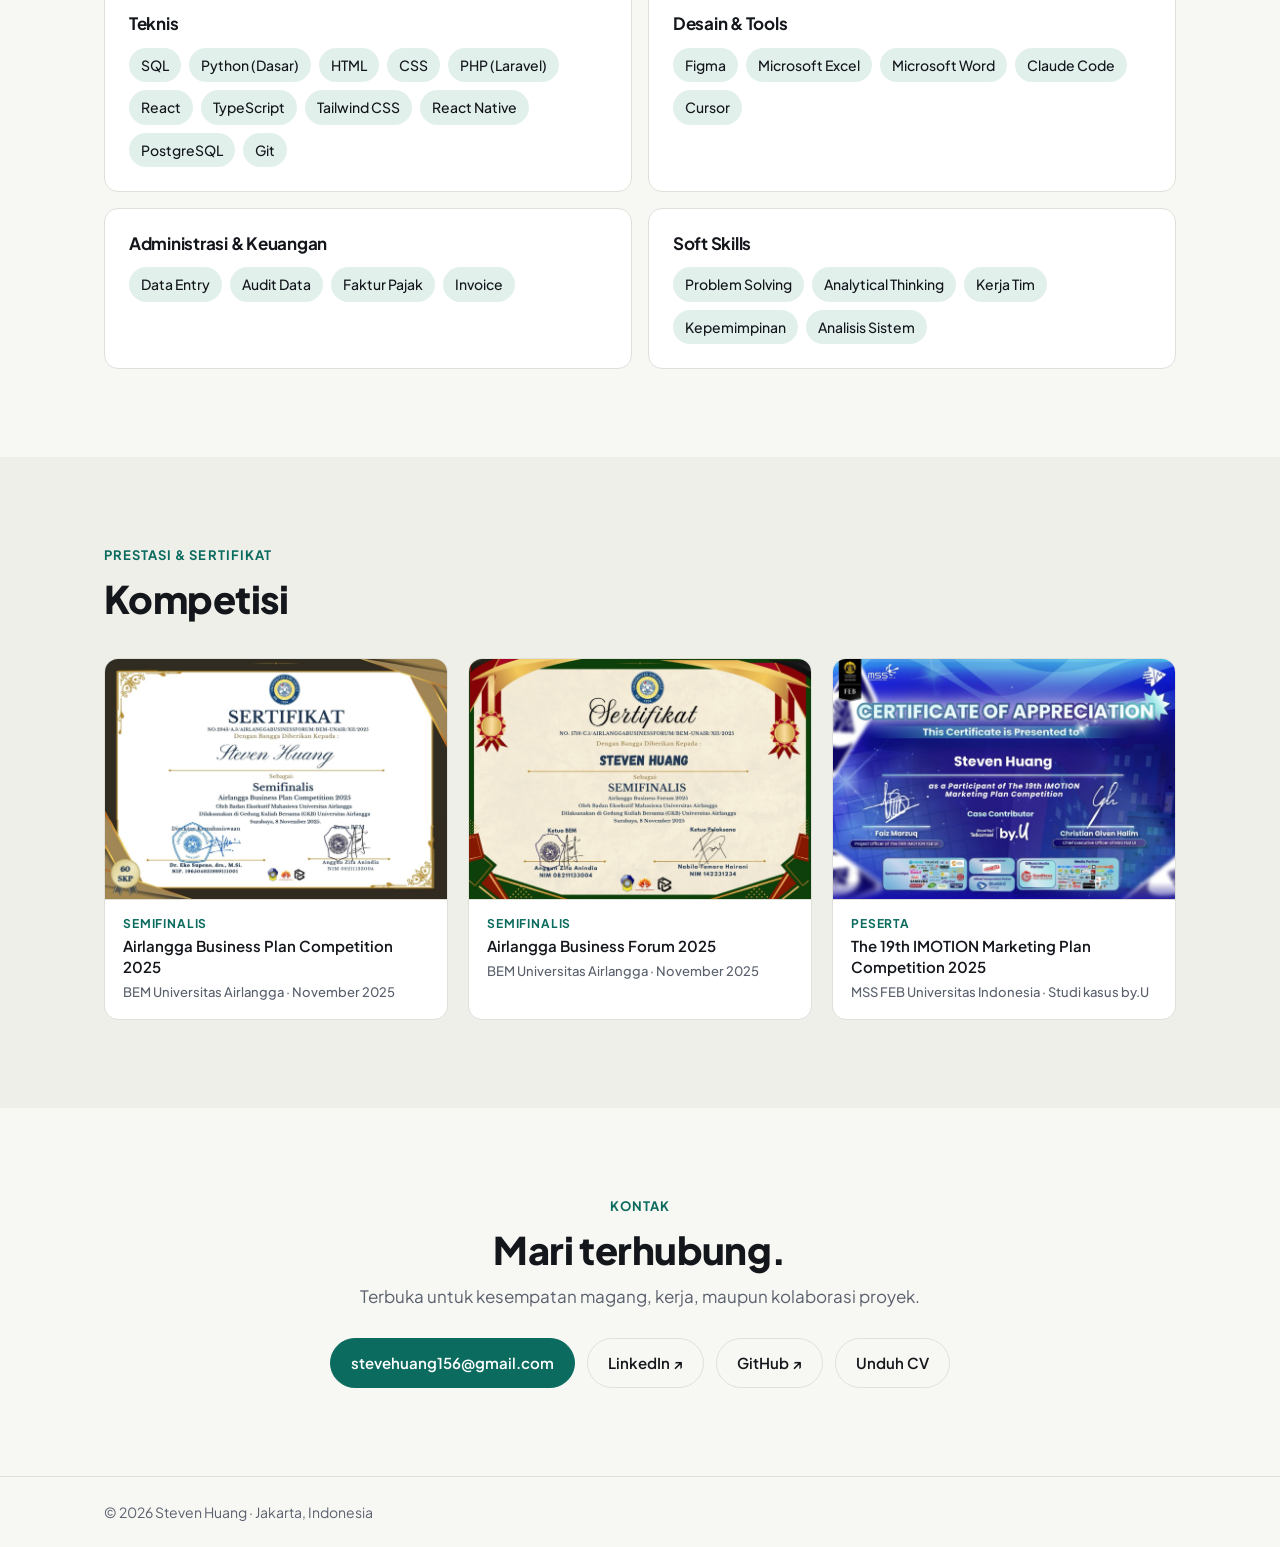
==== commit b84adfe8: "Tambah proyek UI/UX DIVEZY ke portofolio Co-Authored-By: Claude Opus 5.5 <noreply@anthropic.com>" ====
--- a/index.html
+++ b/index.html
@@ -61,12 +61,16 @@
   <section id="proyek" class="section">
     <div class="wrap">
       <div class="section-head">
-        <p class="eyebrow">Proyek Unggulan</p>
-        <h2>Suna &amp; Hive</h2>
-        <p class="section-sub">Platform SaaS HR multi-tenant untuk bisnis Indonesia. Hive adalah aplikasi HR pertamanya.</p>
+        <p class="eyebrow">Proyek</p>
+        <h2>Yang pernah saya buat</h2>
       </div>
 
       <article class="case">
+        <header class="case-head">
+          <p class="case-kicker">01 · Pengembangan Produk</p>
+          <h3 class="case-title">Suna &amp; Hive</h3>
+          <p class="case-sub">Platform SaaS HR multi-tenant untuk bisnis Indonesia. Hive adalah aplikasi HR pertamanya.</p>
+        </header>
         <figure class="case-hero">
           <button class="shot shot-main" data-src="assets/img/hive/dashboard-hr.jpg" data-caption="Beranda HR: ringkasan karyawan, kehadiran hari ini, dan pengajuan yang menunggu persetujuan.">
             <img src="assets/img/hive/dashboard-hr.jpg" alt="Tampilan beranda HR di aplikasi Hive" loading="eager">
@@ -134,9 +138,83 @@
         <p class="note">Tangkapan layar menggunakan data demo.</p>
       </article>
 
-      <div class="more">
-        <p><strong>Proyek lain segera hadir.</strong> Bagian ini akan terus diperbarui.</p>
-      </div>
+      <article class="case">
+        <header class="case-head">
+          <p class="case-kicker">02 · Desain UI/UX</p>
+          <h3 class="case-title">DIVEZY</h3>
+          <p class="case-sub">Desain aplikasi mobile untuk menyewa peralatan diving, mulai dari mencari alat, menyewa, membayar, sampai memberi ulasan.</p>
+        </header>
+
+        <div class="phones">
+          <button class="phone" data-src="assets/img/divezy/03-home.png" data-caption="Home: promo peralatan dan artikel seputar spot diving.">
+            <img src="assets/img/divezy/03-home.png" alt="Layar home aplikasi DIVEZY" loading="lazy"><span>Home</span>
+          </button>
+          <button class="phone" data-src="assets/img/divezy/05-katalog.png" data-caption="Katalog peralatan diving yang bisa disewa.">
+            <img src="assets/img/divezy/05-katalog.png" alt="Layar katalog peralatan DIVEZY" loading="lazy"><span>Katalog</span>
+          </button>
+          <button class="phone" data-src="assets/img/divezy/06-detail.png" data-caption="Detail produk dengan deskripsi, rating, dan harga sewa.">
+            <img src="assets/img/divezy/06-detail.png" alt="Layar detail produk DIVEZY" loading="lazy"><span>Detail Produk</span>
+          </button>
+          <button class="phone" data-src="assets/img/divezy/08-form-sewa.png" data-caption="Form sewa: alamat, durasi sewa, dan pilihan pengiriman.">
+            <img src="assets/img/divezy/08-form-sewa.png" alt="Layar form sewa DIVEZY" loading="lazy"><span>Form Sewa</span>
+          </button>
+          <button class="phone" data-src="assets/img/divezy/09-pembayaran.png" data-caption="Pembayaran dengan e-wallet dan rincian biaya.">
+            <img src="assets/img/divezy/09-pembayaran.png" alt="Layar pembayaran DIVEZY" loading="lazy"><span>Pembayaran</span>
+          </button>
+          <button class="phone" data-src="assets/img/divezy/10-riwayat.png" data-caption="Riwayat sewa beserta status dan tombol untuk memberi ulasan.">
+            <img src="assets/img/divezy/10-riwayat.png" alt="Layar riwayat sewa DIVEZY" loading="lazy"><span>Riwayat</span>
+          </button>
+          <button class="phone" data-src="assets/img/divezy/01-welcome.png" data-caption="Layar sambutan dengan pilihan Sign In dan Sign Up.">
+            <img src="assets/img/divezy/01-welcome.png" alt="Layar sambutan DIVEZY" loading="lazy"><span>Welcome</span>
+          </button>
+          <button class="phone" data-src="assets/img/divezy/02-sign-in.png" data-caption="Halaman Sign In.">
+            <img src="assets/img/divezy/02-sign-in.png" alt="Layar sign in DIVEZY" loading="lazy"><span>Sign In</span>
+          </button>
+          <button class="phone" data-src="assets/img/divezy/04-artikel.png" data-caption="Detail artikel tentang spot diving terbaik.">
+            <img src="assets/img/divezy/04-artikel.png" alt="Layar artikel DIVEZY" loading="lazy"><span>Artikel</span>
+          </button>
+          <button class="phone" data-src="assets/img/divezy/07-keranjang.png" data-caption="Keranjang berisi peralatan yang akan disewa.">
+            <img src="assets/img/divezy/07-keranjang.png" alt="Layar keranjang DIVEZY" loading="lazy"><span>Keranjang</span>
+          </button>
+          <button class="phone" data-src="assets/img/divezy/11-ulasan.png" data-caption="Memberi rating bintang dan ulasan setelah sewa selesai.">
+            <img src="assets/img/divezy/11-ulasan.png" alt="Layar ulasan DIVEZY" loading="lazy"><span>Ulasan</span>
+          </button>
+        </div>
+
+        <div class="case-meta">
+          <div class="meta-item"><span>Peran</span>UI/UX Designer</div>
+          <div class="meta-item"><span>Tahun</span>2023</div>
+          <div class="meta-item"><span>Konteks</span>Tugas kuliah, individu</div>
+          <div class="meta-item"><span>Desain</span><a href="https://www.figma.com/design/dALjpf8xevjHsR0HKppSNi/Untitled?node-id=0-1" target="_blank" rel="noopener">Lihat di Figma ↗</a></div>
+        </div>
+
+        <div class="case-body">
+          <div class="case-col">
+            <h3>Alur pengguna</h3>
+            <ol class="flow">
+              <li><strong>Masuk</strong> lewat layar sambutan, Sign In, atau Sign Up.</li>
+              <li><strong>Menjelajah</strong> promo dan artikel spot diving di Home.</li>
+              <li><strong>Memilih alat</strong> dari katalog, melihat detail, lalu memasukkannya ke keranjang.</li>
+              <li><strong>Menyewa</strong> dengan mengisi alamat, durasi, dan pengiriman, lalu membayar.</li>
+              <li><strong>Memberi ulasan</strong> dari halaman Riwayat setelah sewa selesai.</li>
+            </ol>
+          </div>
+          <div class="case-col">
+            <h3>Yang saya kerjakan</h3>
+            <ul class="ticks">
+              <li>Merancang alur pengguna dari onboarding sampai pembayaran dan ulasan.</li>
+              <li>Mendesain 19 layar high-fidelity, termasuk profil, About Us, dan FAQ.</li>
+              <li>Membuat komponen yang bisa dipakai ulang, seperti tombol, text field, status bar, dan navigasi bawah.</li>
+              <li>Menyusun prototype interaktif di Figma.</li>
+            </ul>
+          </div>
+        </div>
+
+        <div class="stack">
+          <span class="stack-label">Tools</span>
+          <ul class="chips"><li>Figma</li><li>Prototyping</li><li>Desain Komponen</li></ul>
+        </div>
+      </article>
     </div>
   </section>
 
--- a/assets/css/style.css
+++ b/assets/css/style.css
@@ -298,3 +298,32 @@
   .lightbox figure { grid-column: 1 / -1; grid-row: 1; }
   .lb-prev { justify-self: end; } .lb-next { justify-self: start; }
 }
+
+/* ---------- Project headers & UI/UX case ---------- */
+.case + .case { margin-top: 32px; }
+.case-head { margin-bottom: 24px; }
+.case-kicker { margin: 0 0 6px; font-size: 13px; font-weight: 700; letter-spacing: .06em; text-transform: uppercase; color: var(--muted); }
+.case-title { font-size: clamp(24px, 3vw, 30px); font-weight: 800; }
+.case-sub { margin: 8px 0 0; color: var(--muted); font-size: 17px; max-width: 680px; }
+
+.phones {
+  display: grid; grid-auto-flow: column; grid-auto-columns: 172px; gap: 16px;
+  overflow-x: auto; overscroll-behavior-x: contain; scroll-snap-type: x mandatory;
+  padding: 24px; margin: 0 -4px;
+  background: #0d1117; border-radius: var(--radius);
+  scrollbar-width: thin; scrollbar-color: #3a414b transparent;
+}
+.phone {
+  scroll-snap-align: start;
+  display: flex; flex-direction: column; align-items: center; gap: 10px;
+  padding: 0; border: 0; background: none; color: #c9d1d9; font: inherit; cursor: zoom-in;
+}
+.phone img { width: 100%; height: auto; transition: transform .25s ease; }
+.phone:hover img { transform: translateY(-4px); }
+.phone span { font-size: 13px; font-weight: 600; }
+@media (max-width: 600px) { .phones { grid-auto-columns: 150px; padding: 16px; } }
+
+.flow { margin: 0; padding-left: 22px; display: grid; gap: 10px; color: var(--muted); }
+.flow li strong { color: var(--ink); }
+.flow li::marker { color: var(--accent); font-weight: 700; }
+.case-body + .stack { margin: 28px 0 0; }
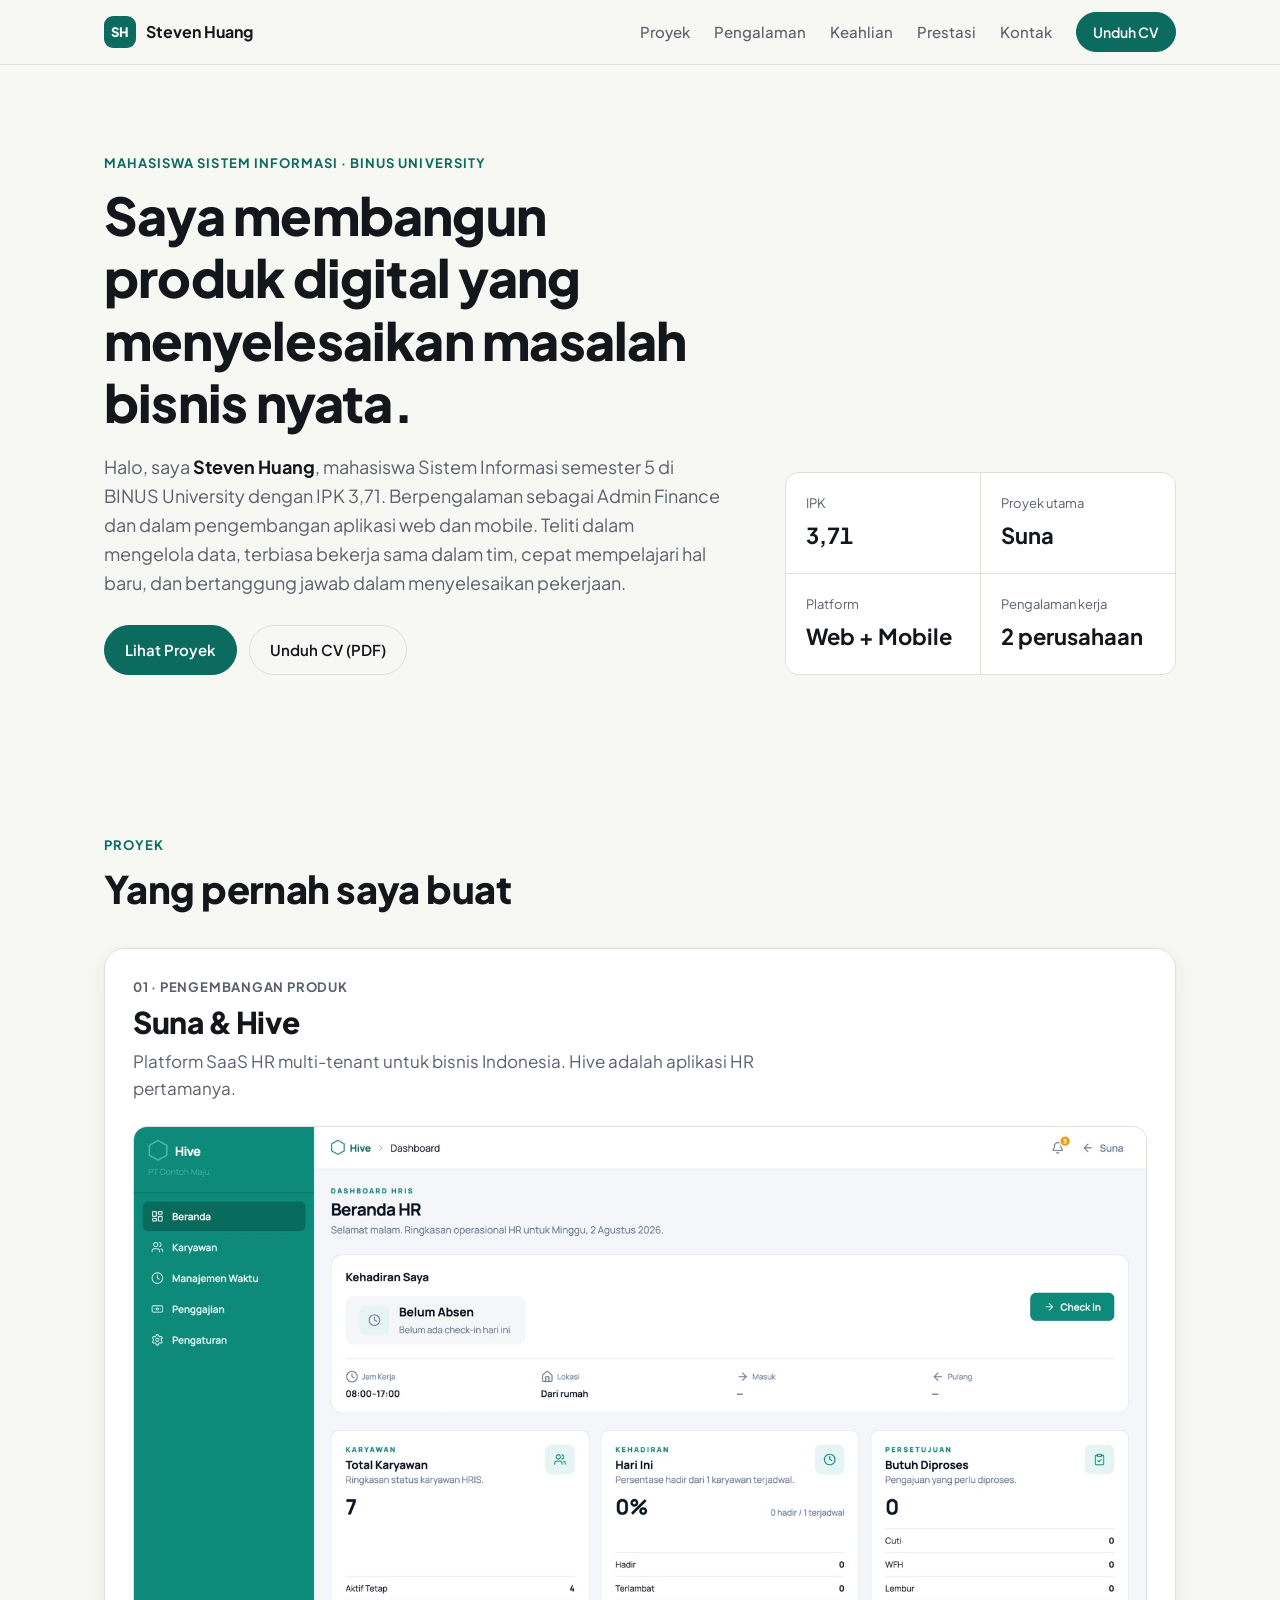
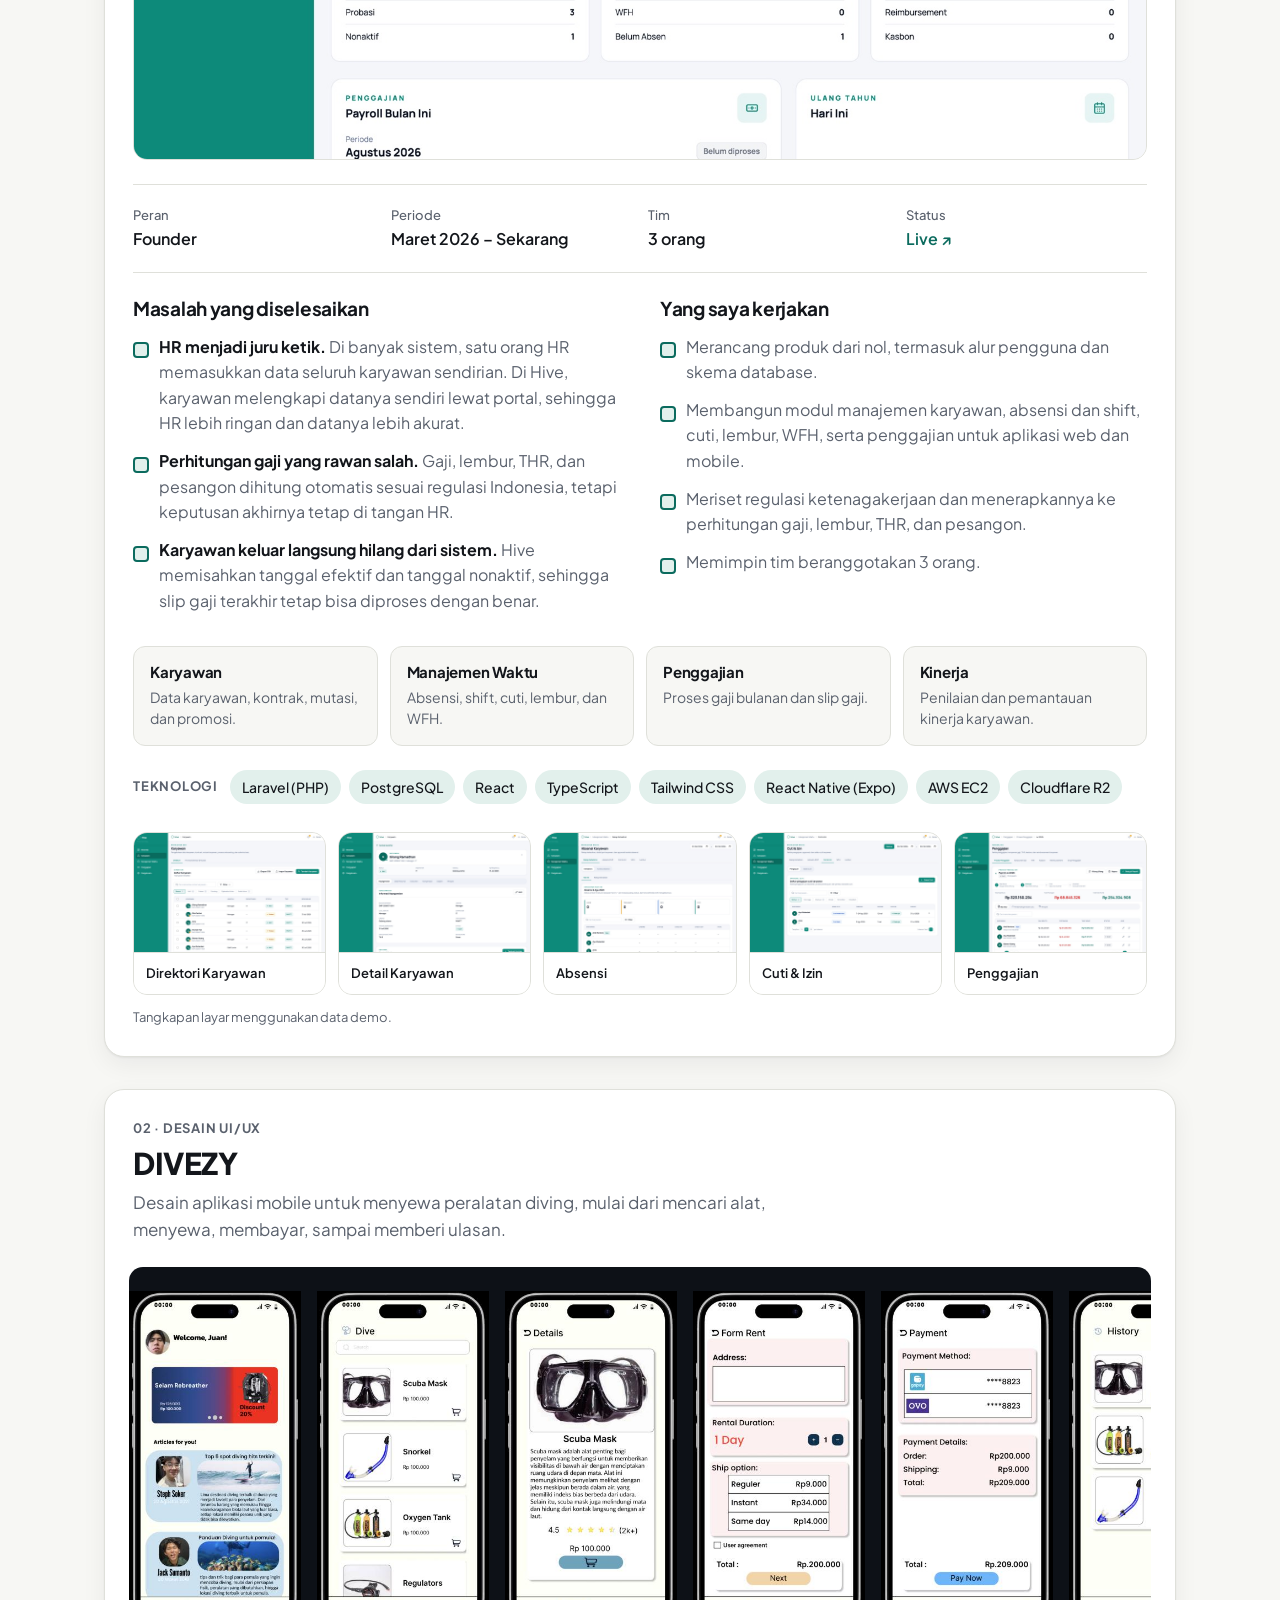
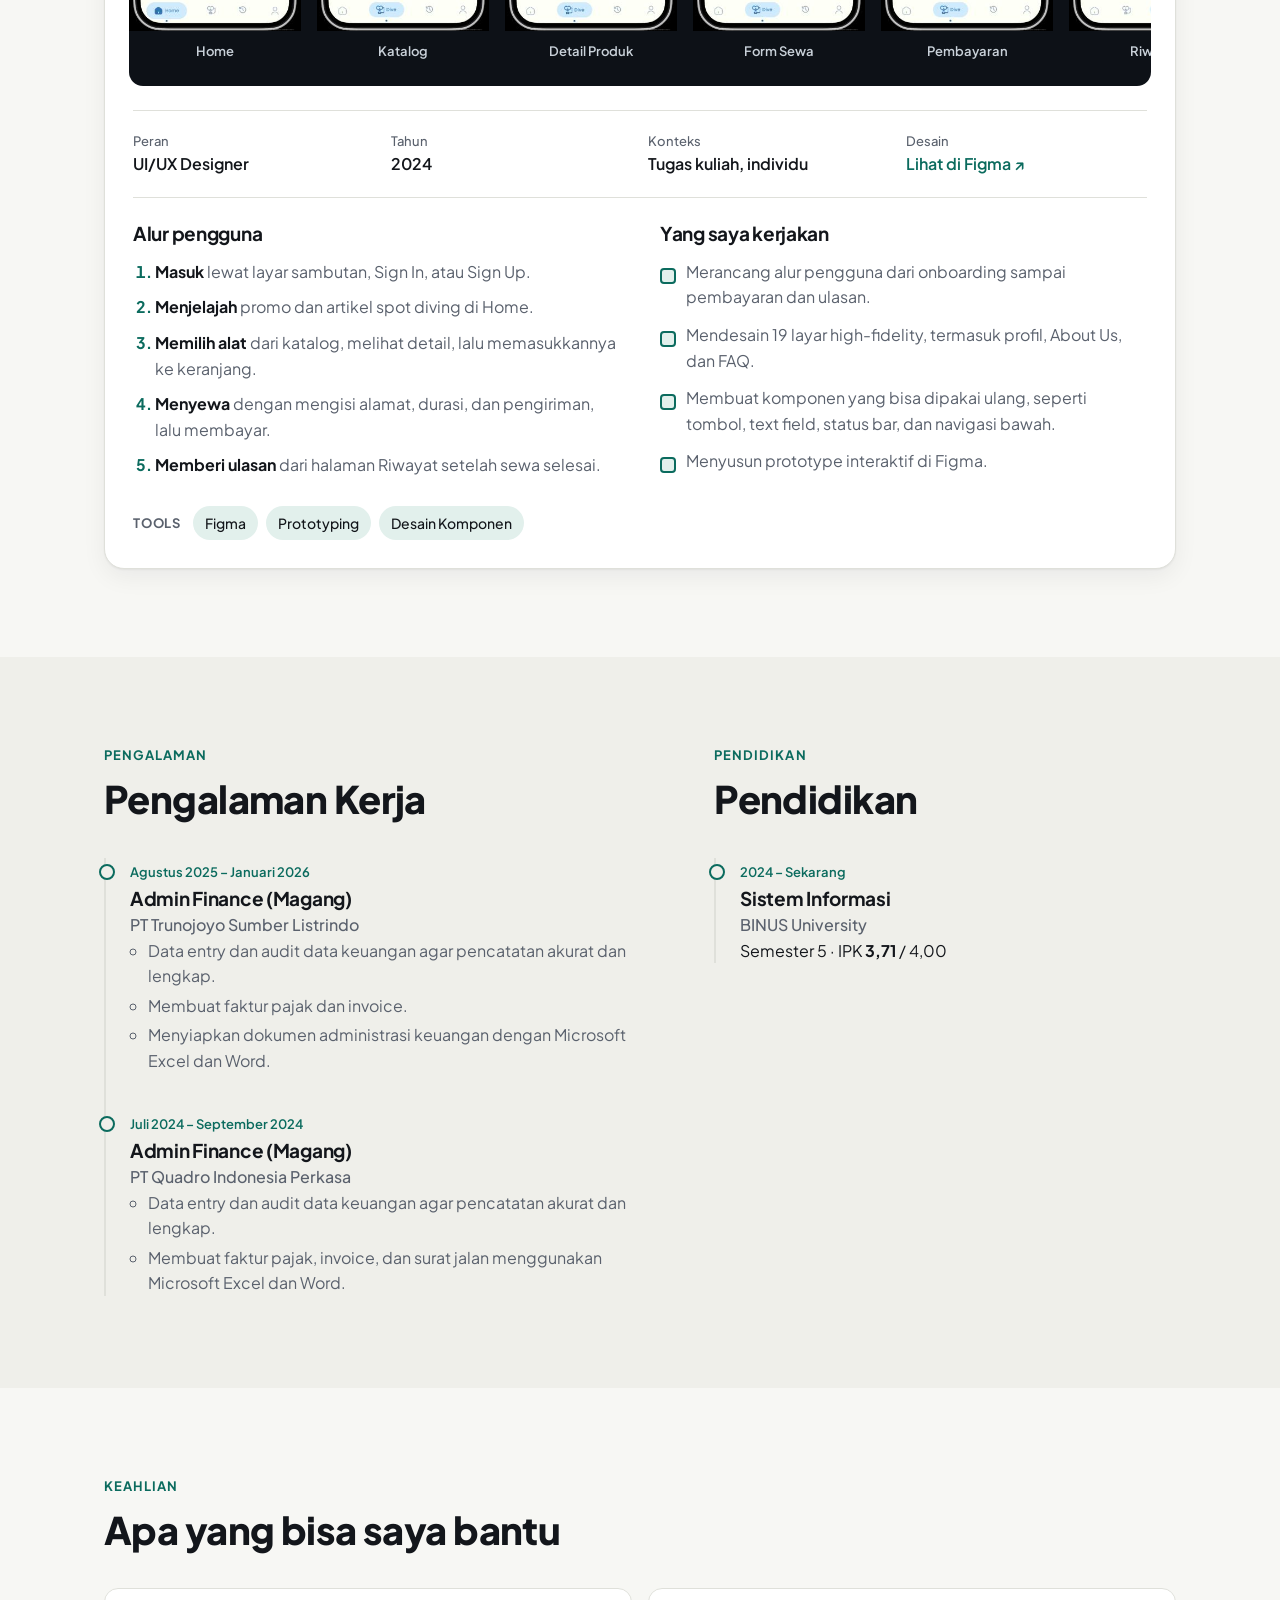
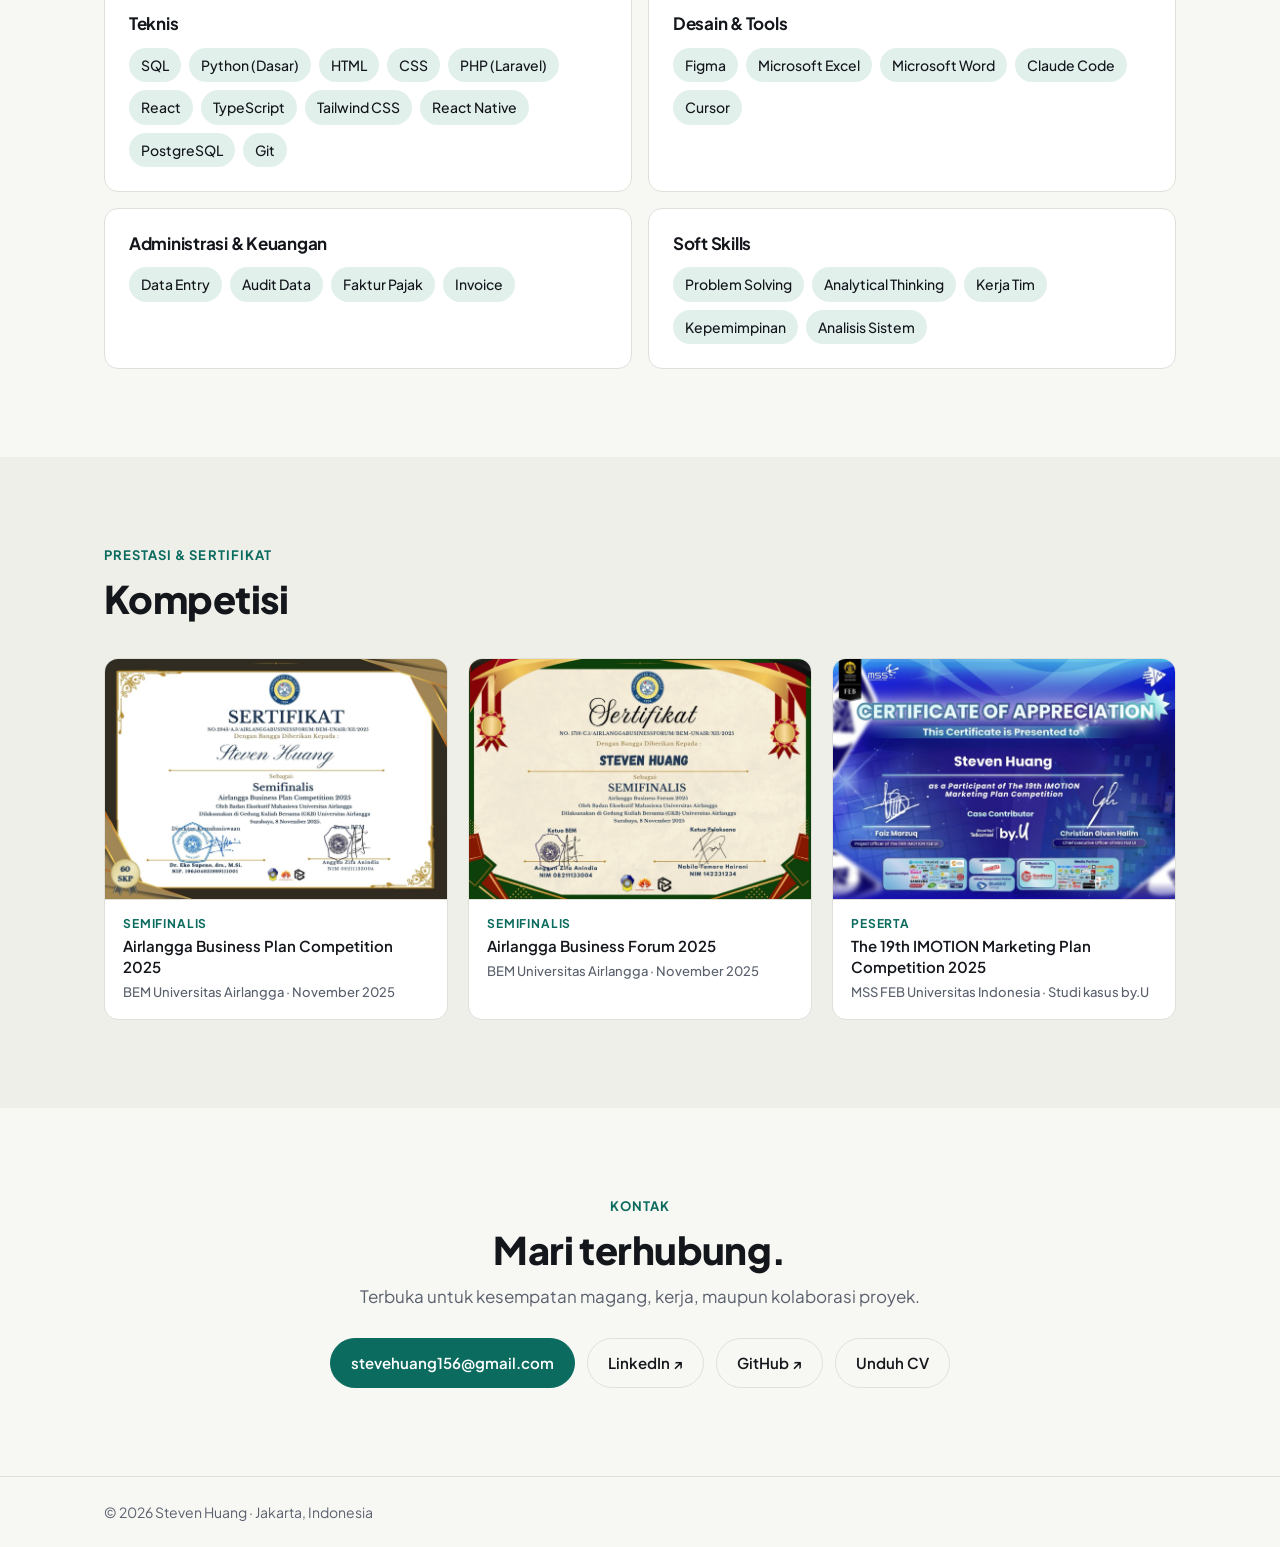
==== commit 462eef57: "Tambah DIVEZY ke CV, perbaiki tahun dan link Figma Co-Authored-By: Claude Opus 5.5 <noreply@anthropi" ====
--- a/index.html
+++ b/index.html
@@ -183,9 +183,9 @@
 
         <div class="case-meta">
           <div class="meta-item"><span>Peran</span>UI/UX Designer</div>
-          <div class="meta-item"><span>Tahun</span>2023</div>
+          <div class="meta-item"><span>Tahun</span>2024</div>
           <div class="meta-item"><span>Konteks</span>Tugas kuliah, individu</div>
-          <div class="meta-item"><span>Desain</span><a href="https://www.figma.com/design/dALjpf8xevjHsR0HKppSNi/Untitled?node-id=0-1" target="_blank" rel="noopener">Lihat di Figma ↗</a></div>
+          <div class="meta-item"><span>Desain</span><a href="https://www.figma.com/design/dALjpf8xevjHsR0HKppSNi/DIVEZY?node-id=0-1" target="_blank" rel="noopener">Lihat di Figma ↗</a></div>
         </div>
 
         <div class="case-body">
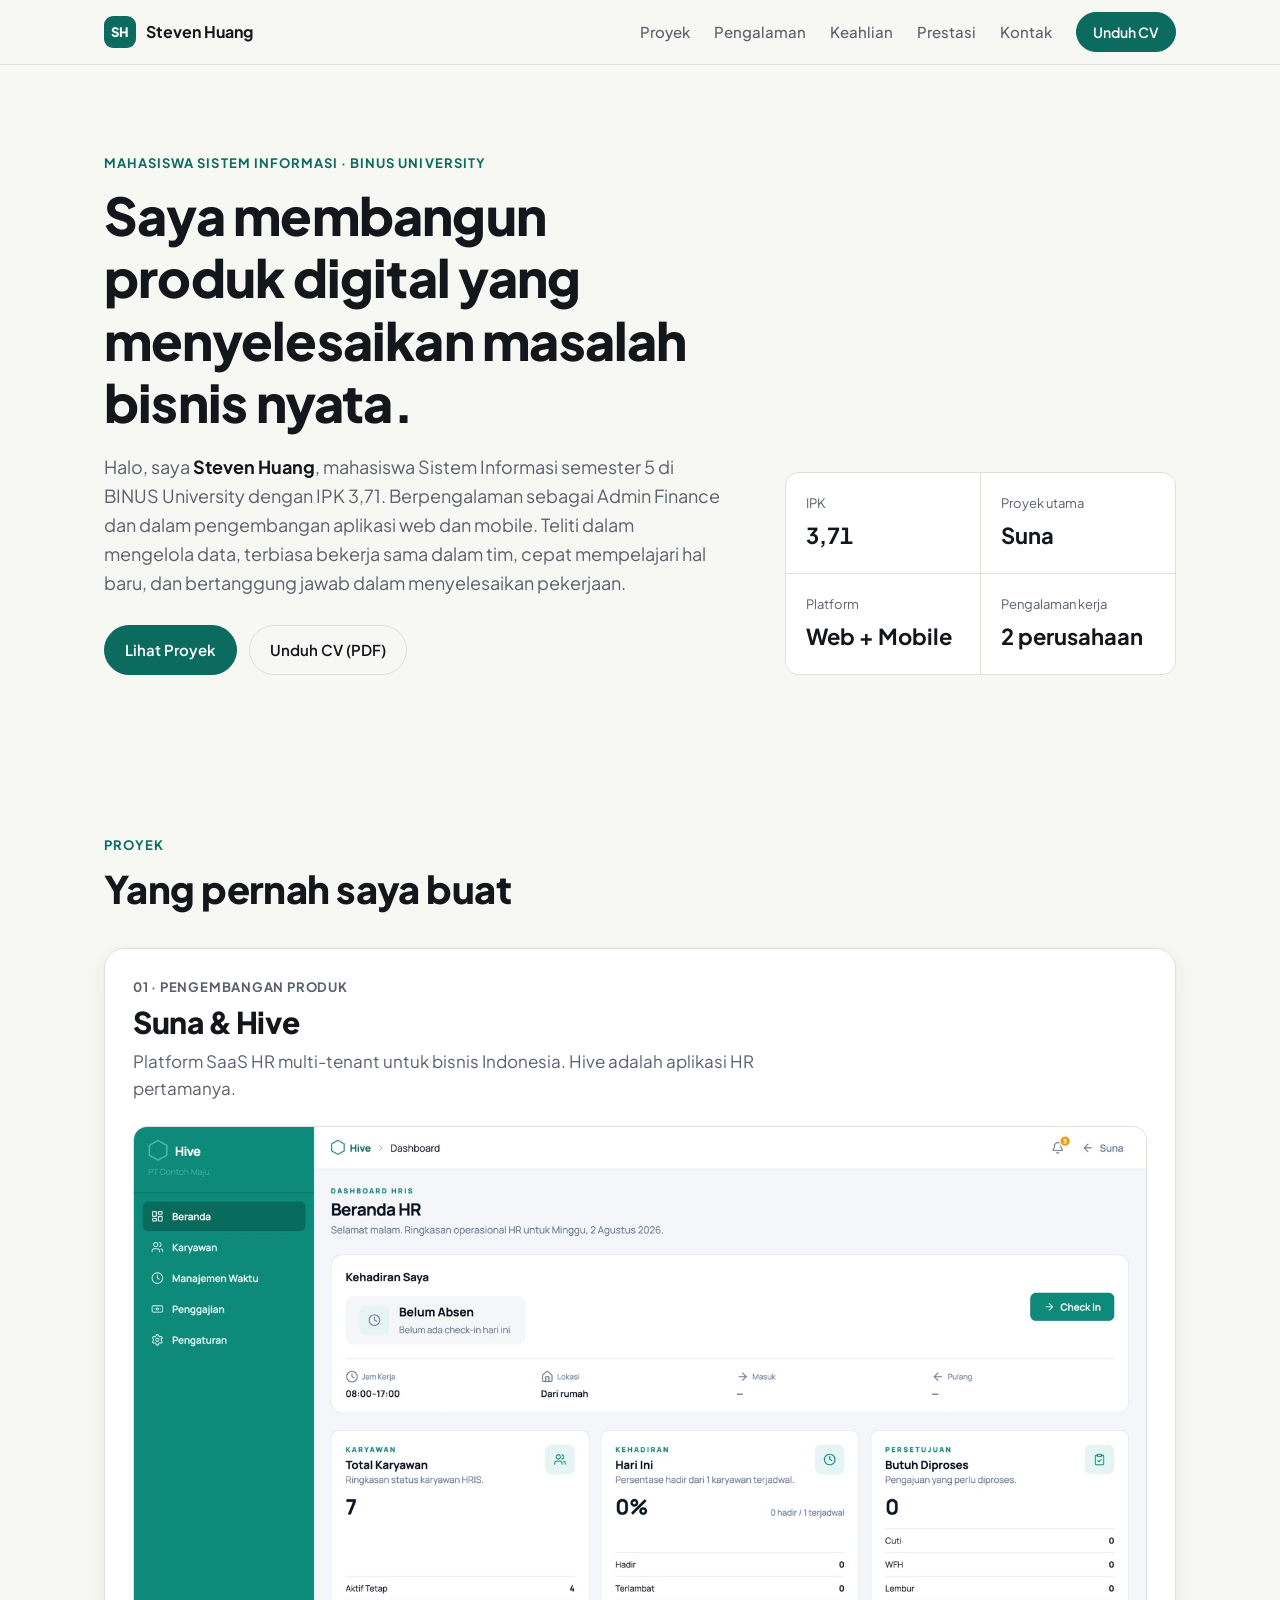
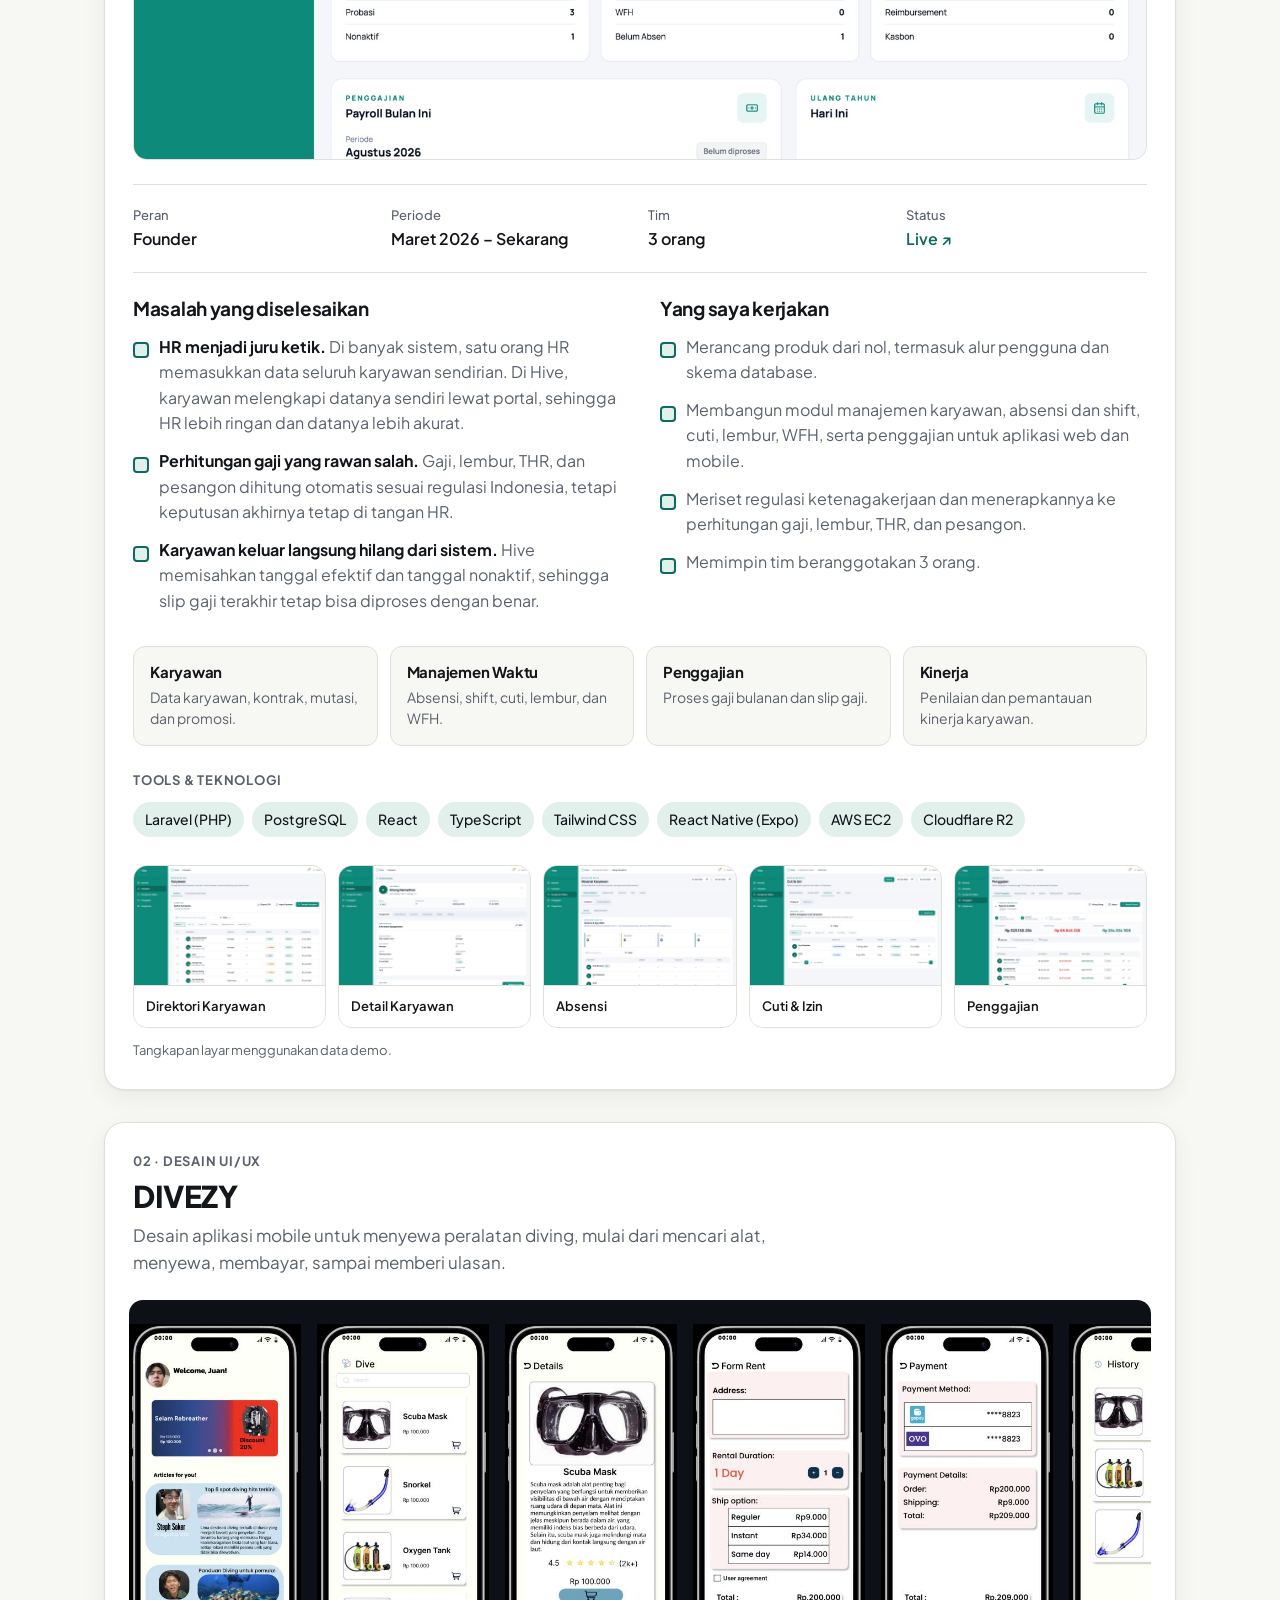
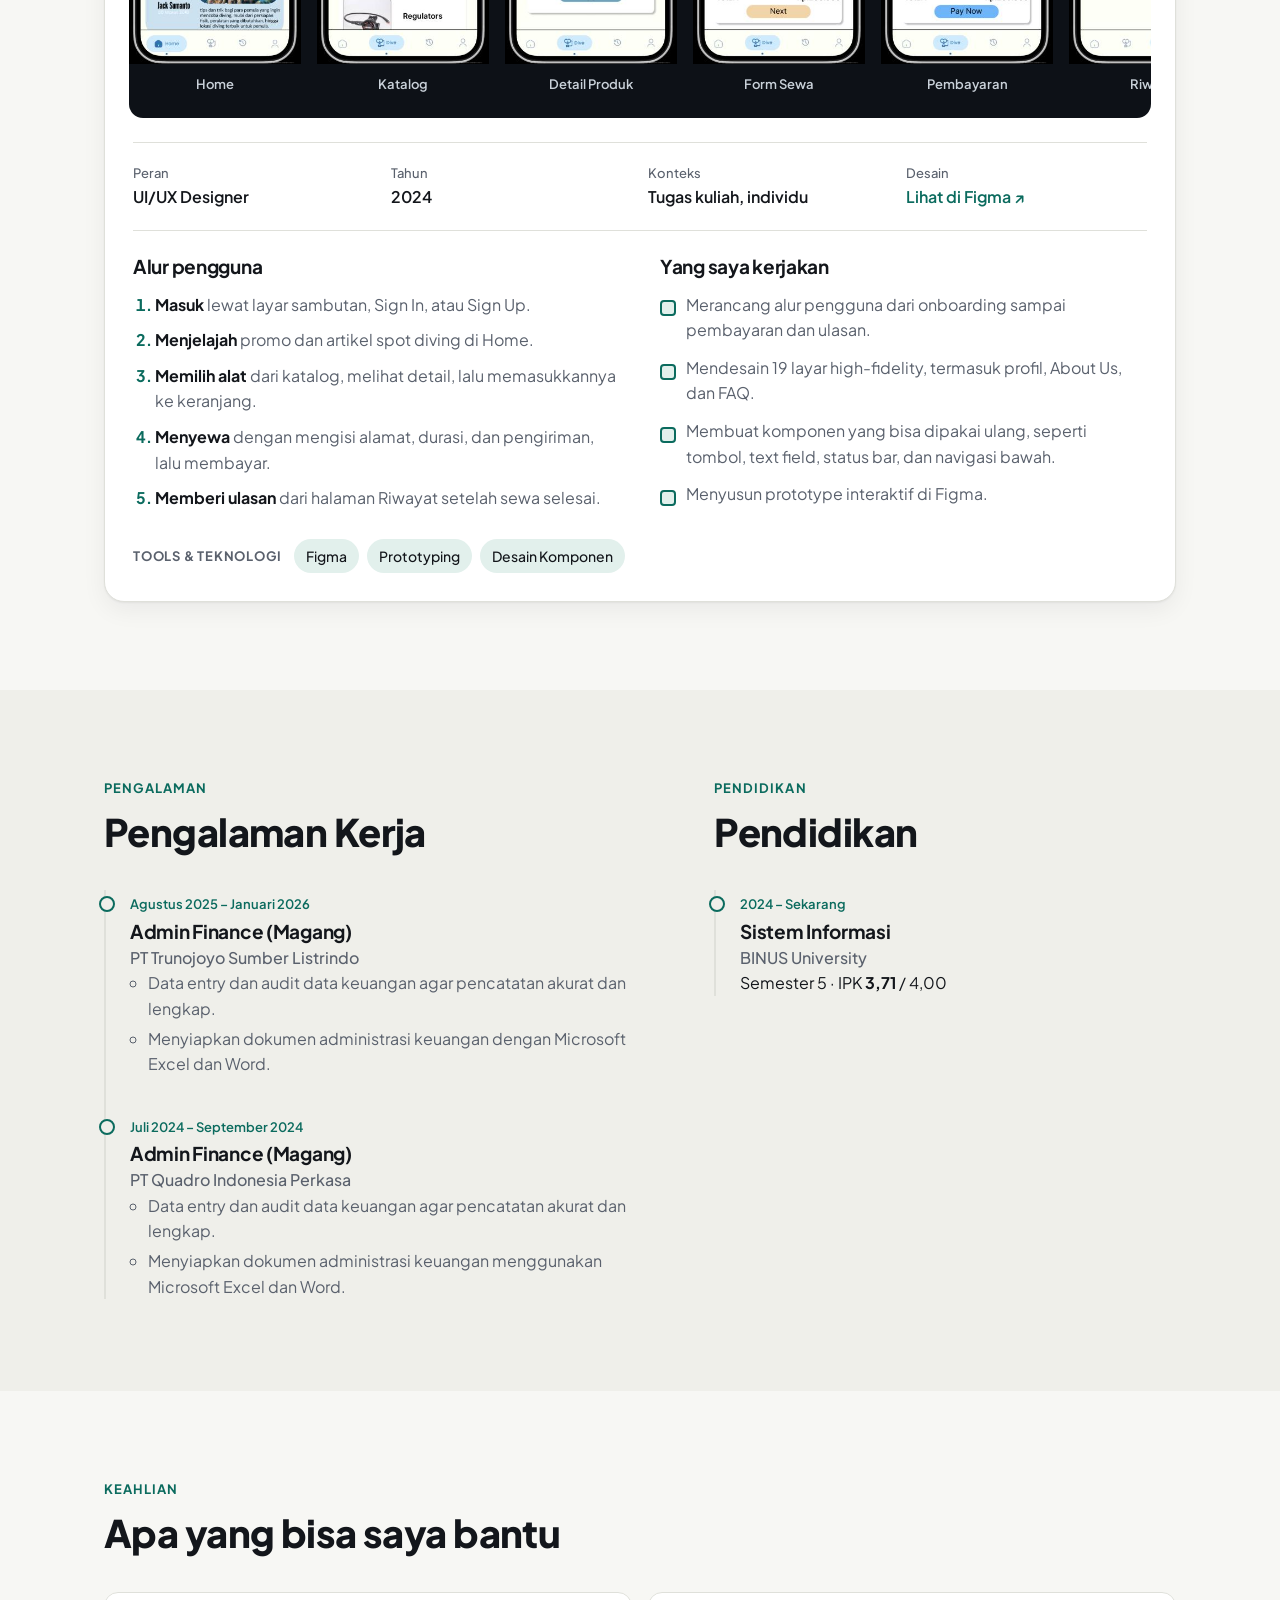
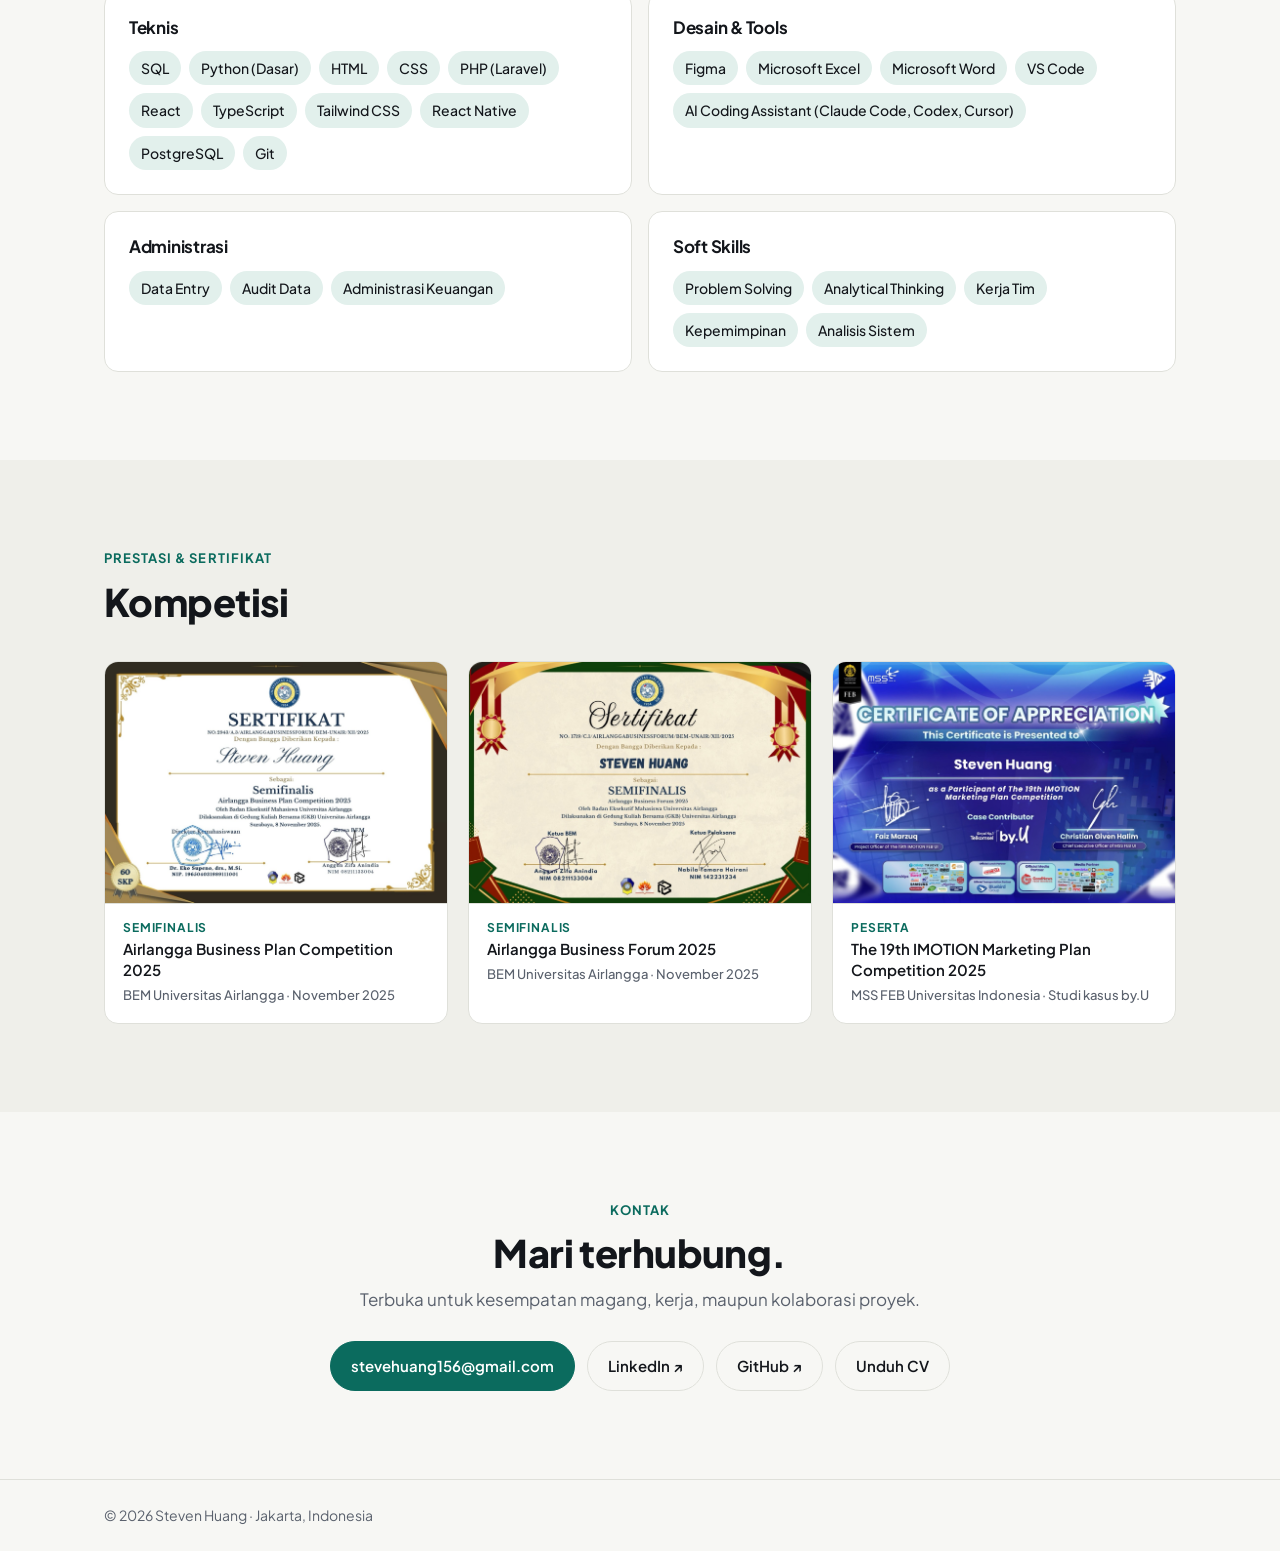
==== commit 6c6872d9: "Rapikan tools, keahlian administrasi, dan label proyek Co-Authored-By: Claude Opus 5.5 <noreply@anth" ====
--- a/index.html
+++ b/index.html
@@ -112,7 +112,7 @@
         </div>
 
         <div class="stack">
-          <span class="stack-label">Teknologi</span>
+          <span class="stack-label">Tools &amp; Teknologi</span>
           <ul class="chips">
             <li>Laravel (PHP)</li><li>PostgreSQL</li><li>React</li><li>TypeScript</li><li>Tailwind CSS</li><li>React Native (Expo)</li><li>AWS EC2</li><li>Cloudflare R2</li>
           </ul>
@@ -211,7 +211,7 @@
         </div>
 
         <div class="stack">
-          <span class="stack-label">Tools</span>
+          <span class="stack-label">Tools &amp; Teknologi</span>
           <ul class="chips"><li>Figma</li><li>Prototyping</li><li>Desain Komponen</li></ul>
         </div>
       </article>
@@ -233,7 +233,6 @@
             <p class="tl-org">PT Trunojoyo Sumber Listrindo</p>
             <ul>
               <li>Data entry dan audit data keuangan agar pencatatan akurat dan lengkap.</li>
-              <li>Membuat faktur pajak dan invoice.</li>
               <li>Menyiapkan dokumen administrasi keuangan dengan Microsoft Excel dan Word.</li>
             </ul>
           </li>
@@ -243,7 +242,7 @@
             <p class="tl-org">PT Quadro Indonesia Perkasa</p>
             <ul>
               <li>Data entry dan audit data keuangan agar pencatatan akurat dan lengkap.</li>
-              <li>Membuat faktur pajak, invoice, dan surat jalan menggunakan Microsoft Excel dan Word.</li>
+              <li>Menyiapkan dokumen administrasi keuangan menggunakan Microsoft Excel dan Word.</li>
             </ul>
           </li>
         </ol>
@@ -279,11 +278,11 @@
         </div>
         <div class="skill-card">
           <h3>Desain &amp; Tools</h3>
-          <ul class="chips"><li>Figma</li><li>Microsoft Excel</li><li>Microsoft Word</li><li>Claude Code</li><li>Cursor</li></ul>
+          <ul class="chips"><li>Figma</li><li>Microsoft Excel</li><li>Microsoft Word</li><li>VS Code</li><li>AI Coding Assistant (Claude Code, Codex, Cursor)</li></ul>
         </div>
         <div class="skill-card">
-          <h3>Administrasi &amp; Keuangan</h3>
-          <ul class="chips"><li>Data Entry</li><li>Audit Data</li><li>Faktur Pajak</li><li>Invoice</li></ul>
+          <h3>Administrasi</h3>
+          <ul class="chips"><li>Data Entry</li><li>Audit Data</li><li>Administrasi Keuangan</li></ul>
         </div>
         <div class="skill-card">
           <h3>Soft Skills</h3>
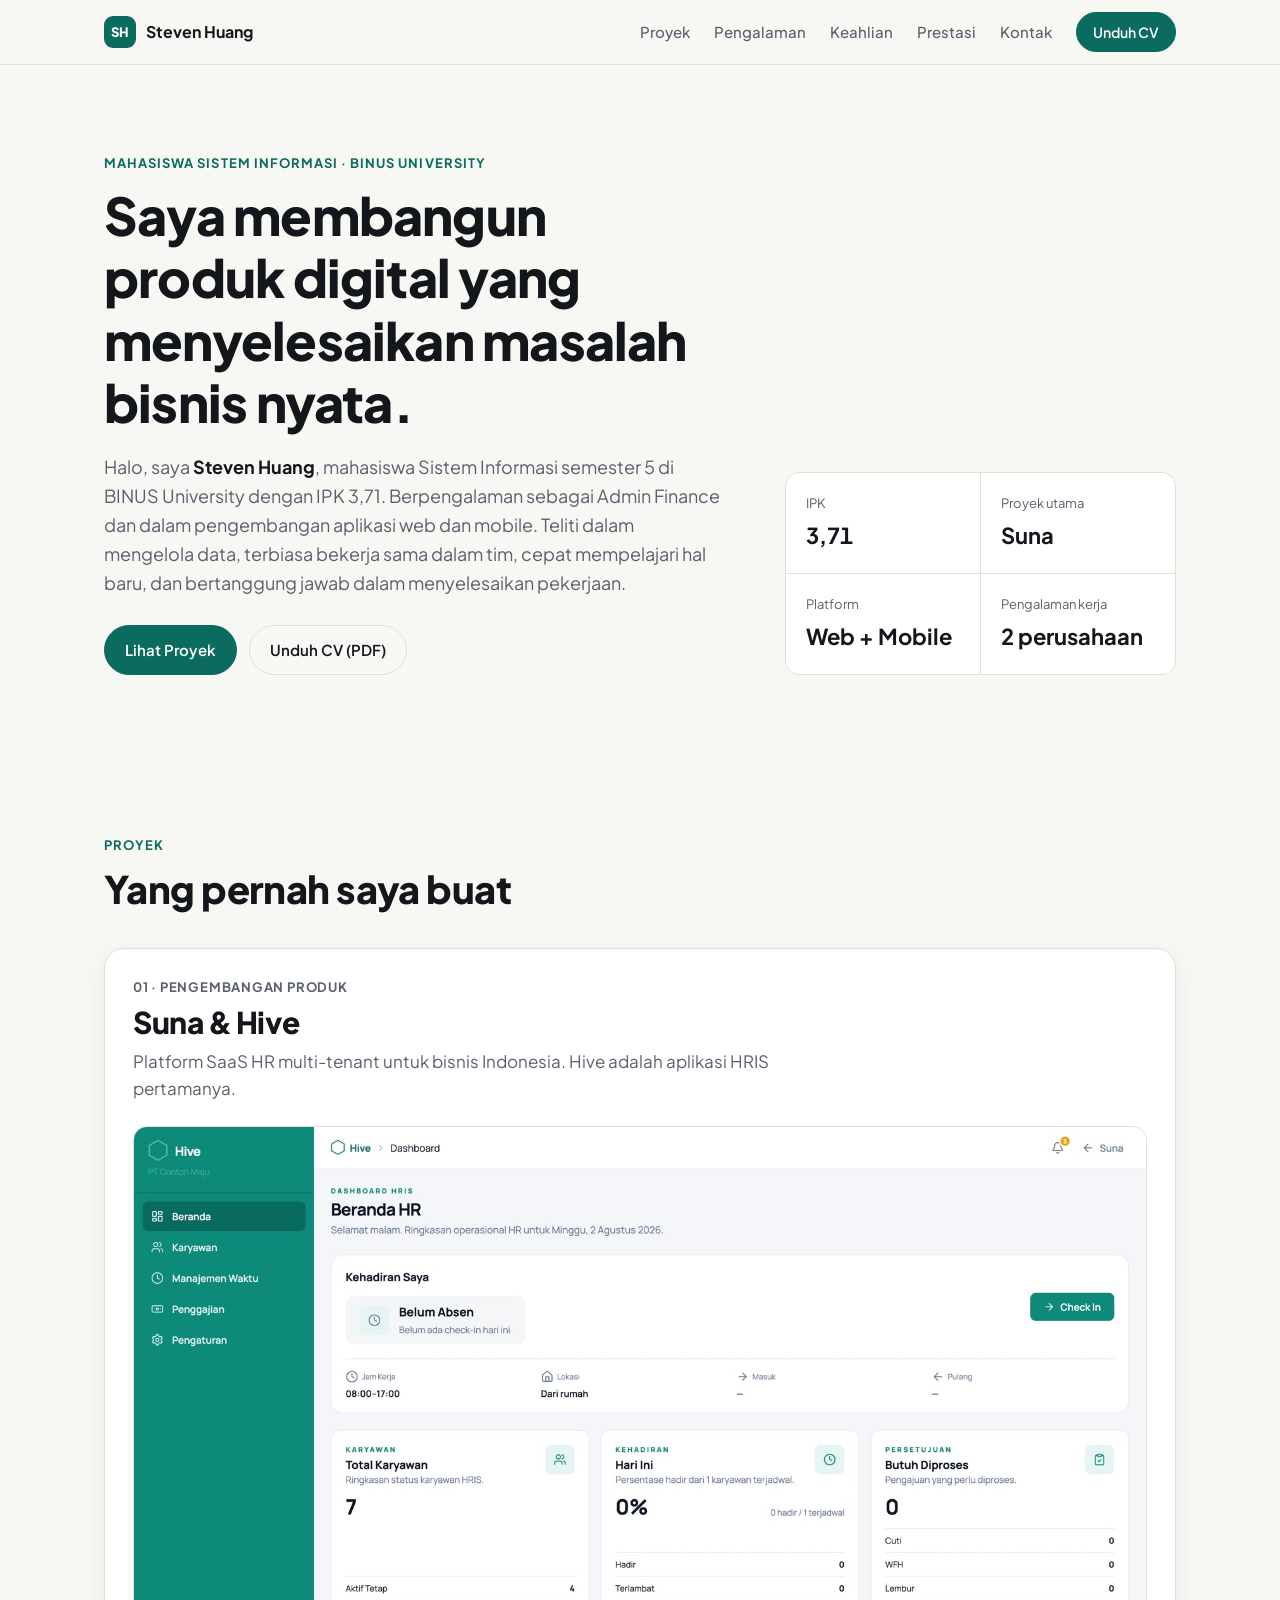
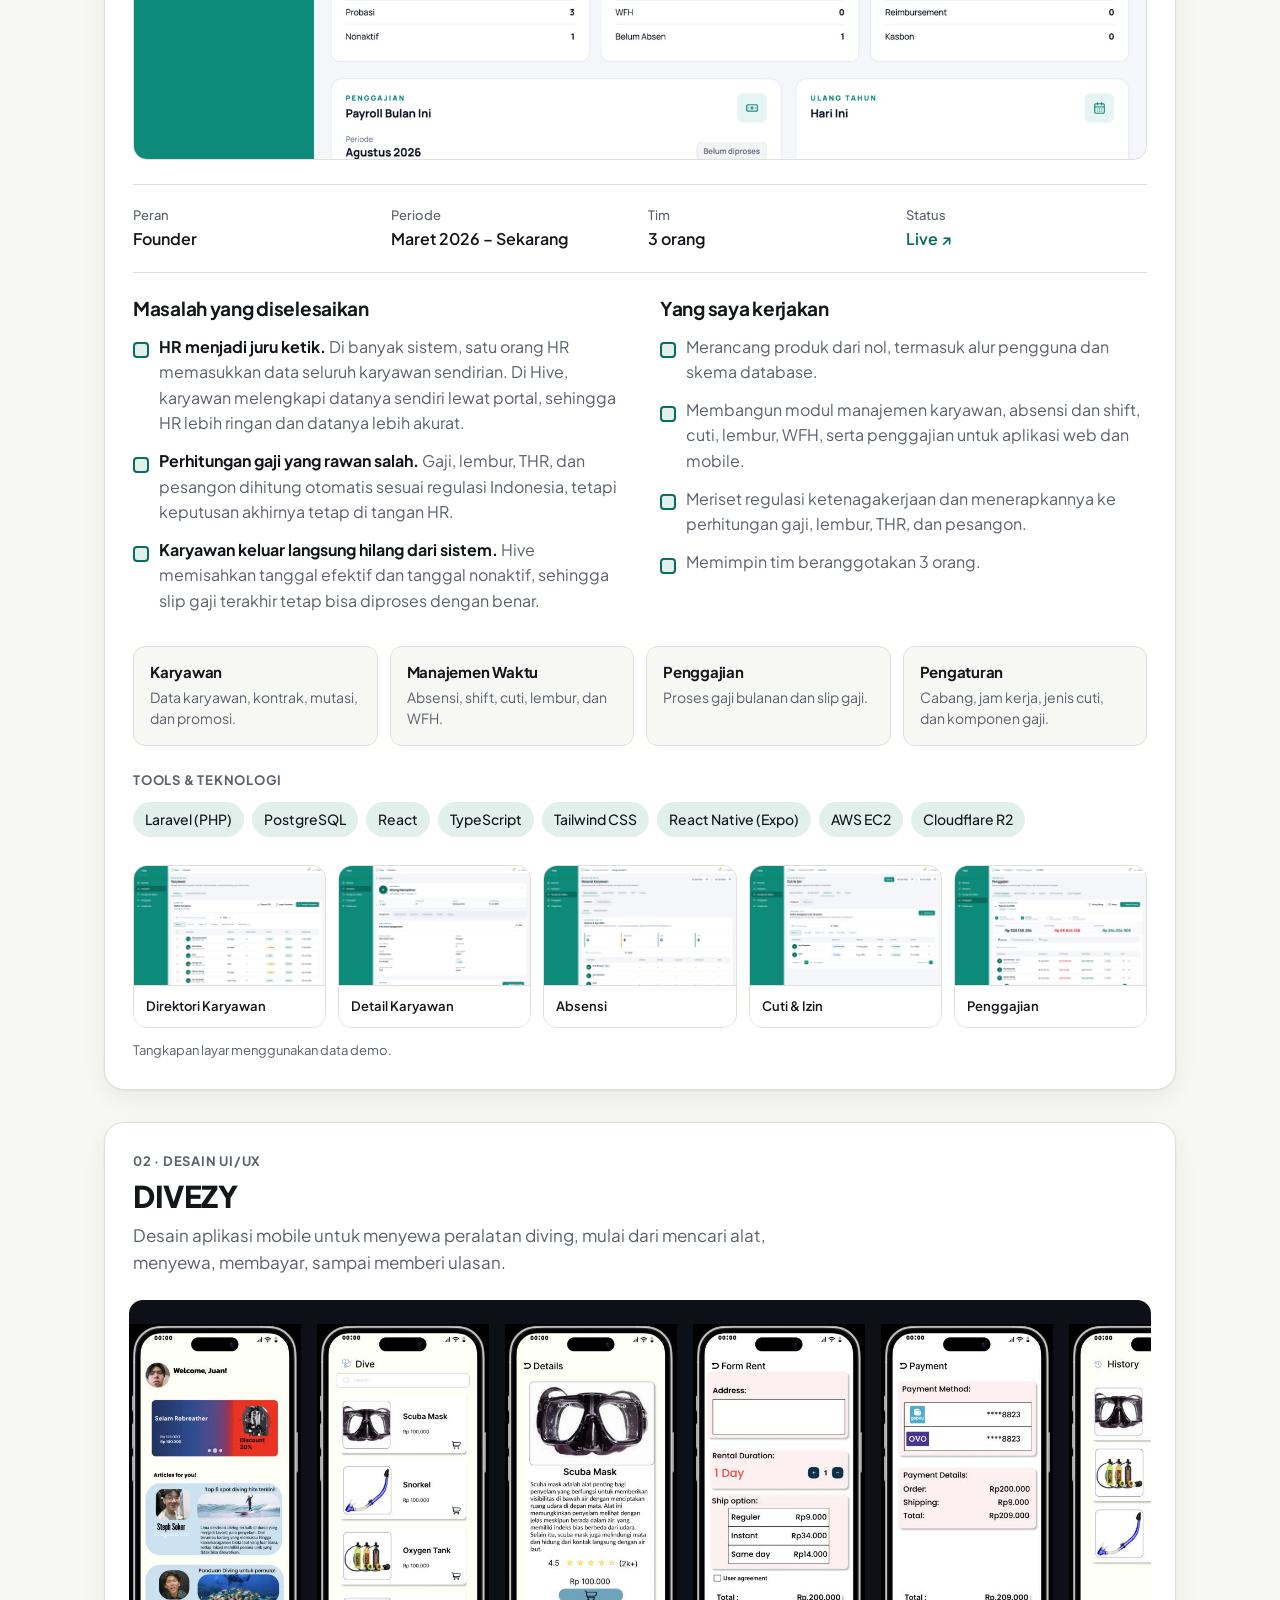
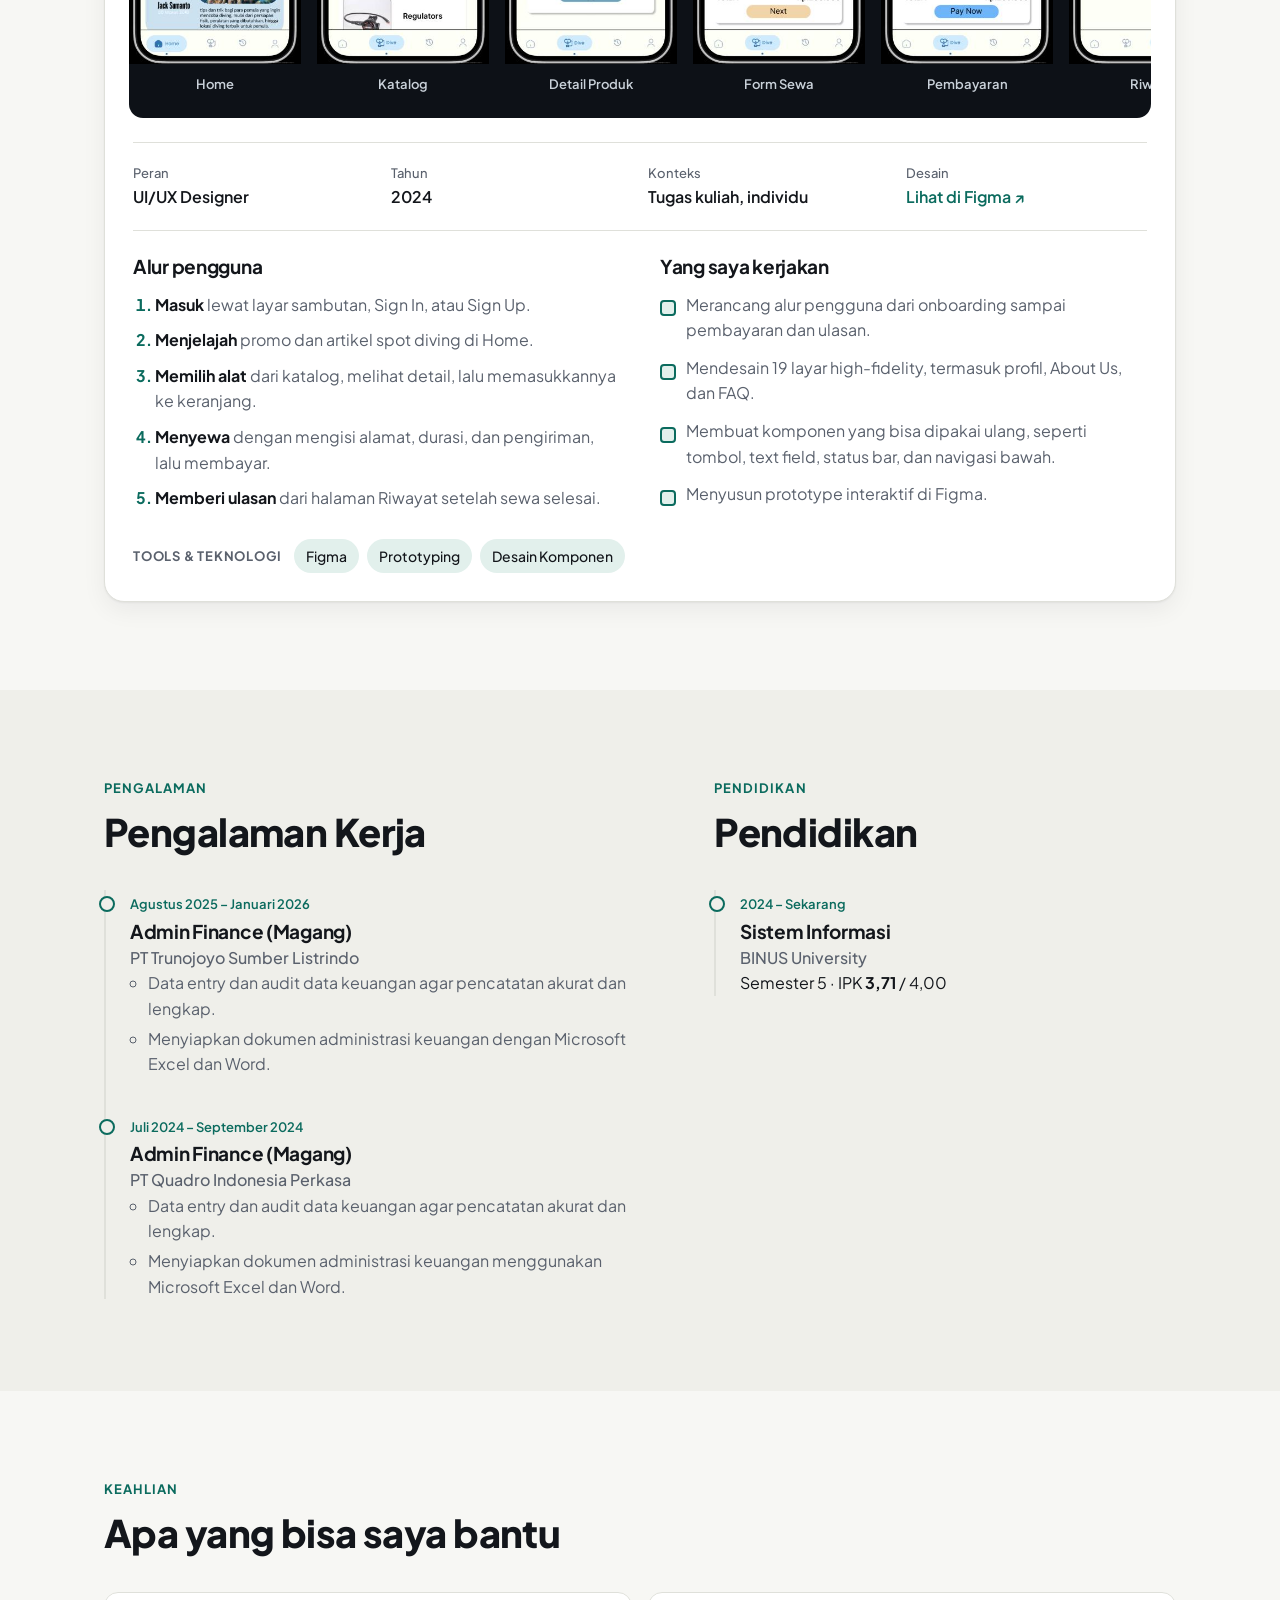
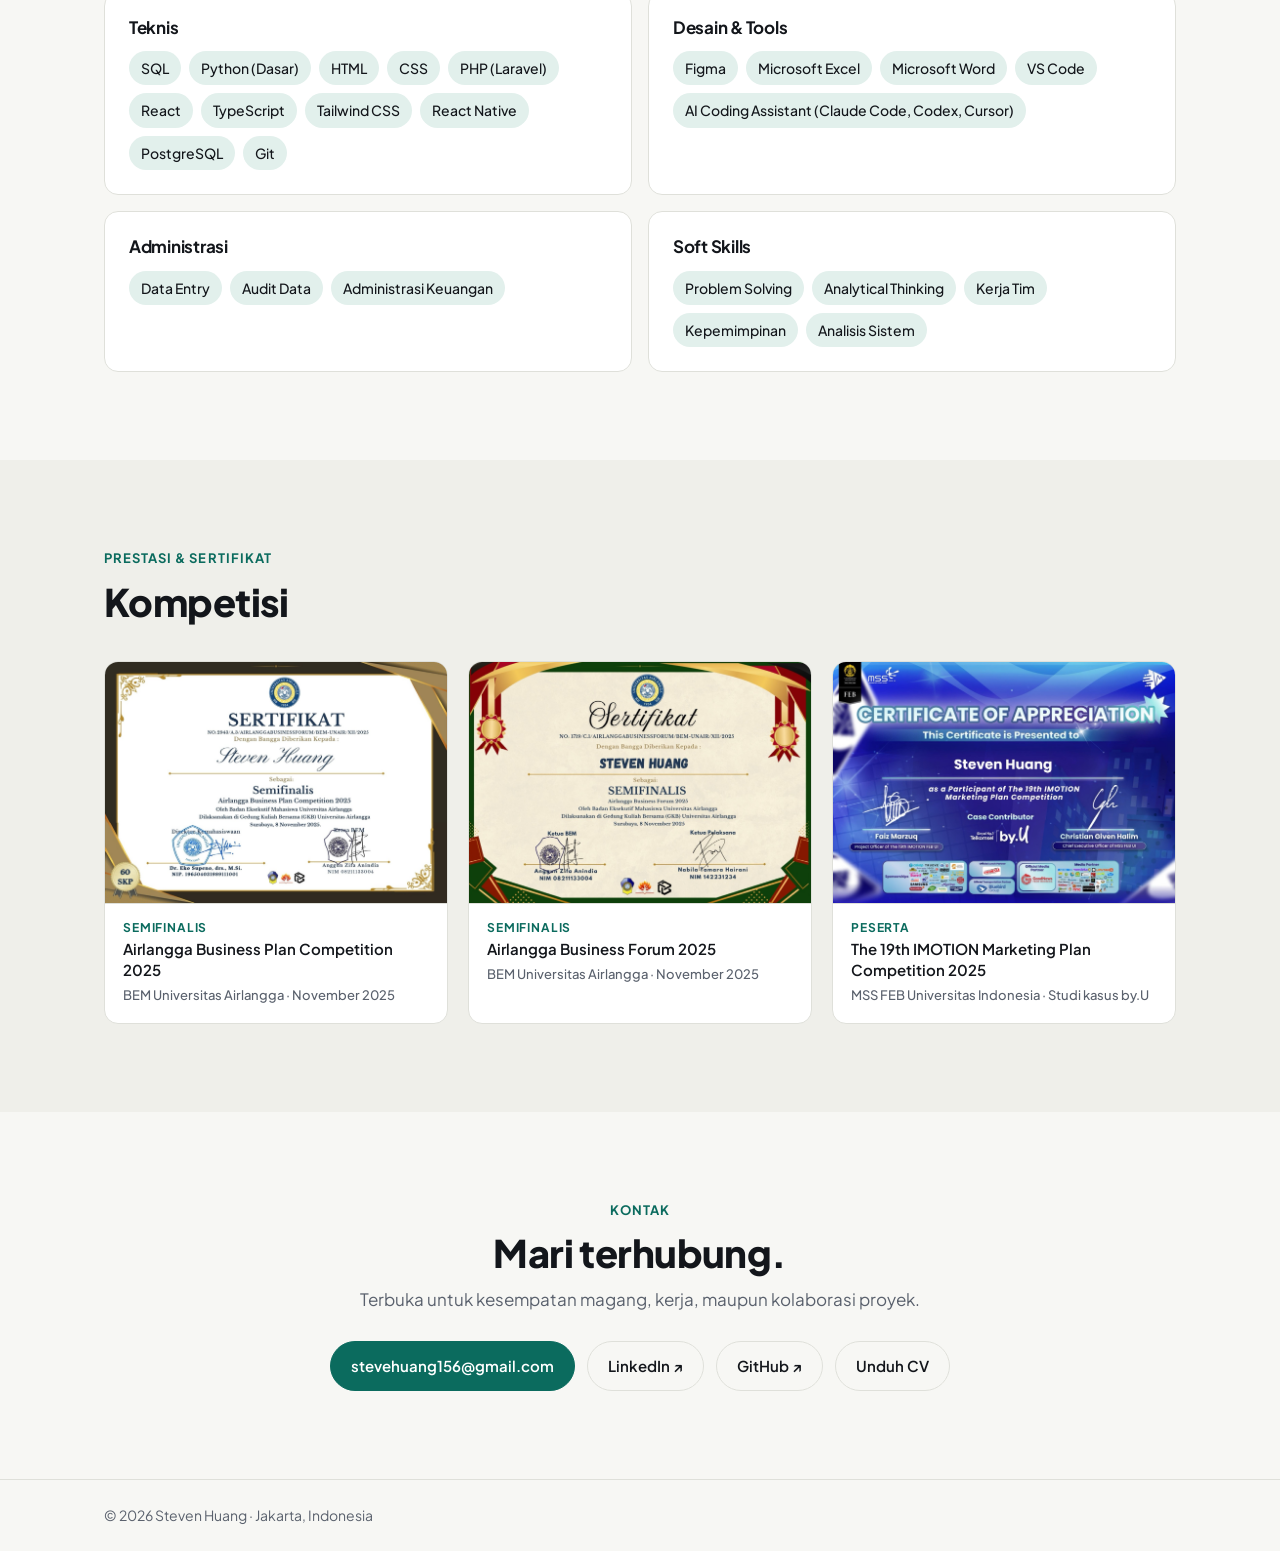
==== commit 6d243c6c: "Sebut Hive sebagai aplikasi HRIS Co-Authored-By: Claude Opus 5.5 <noreply@anthropic.com>" ====
--- a/index.html
+++ b/index.html
@@ -69,7 +69,7 @@
         <header class="case-head">
           <p class="case-kicker">01 · Pengembangan Produk</p>
           <h3 class="case-title">Suna &amp; Hive</h3>
-          <p class="case-sub">Platform SaaS HR multi-tenant untuk bisnis Indonesia. Hive adalah aplikasi HR pertamanya.</p>
+          <p class="case-sub">Platform SaaS HR multi-tenant untuk bisnis Indonesia. Hive adalah aplikasi HRIS pertamanya.</p>
         </header>
         <figure class="case-hero">
           <button class="shot shot-main" data-src="assets/img/hive/dashboard-hr.jpg" data-caption="Beranda HR: ringkasan karyawan, kehadiran hari ini, dan pengajuan yang menunggu persetujuan.">
@@ -108,7 +108,7 @@
           <div class="module"><h4>Karyawan</h4><p>Data karyawan, kontrak, mutasi, dan promosi.</p></div>
           <div class="module"><h4>Manajemen Waktu</h4><p>Absensi, shift, cuti, lembur, dan WFH.</p></div>
           <div class="module"><h4>Penggajian</h4><p>Proses gaji bulanan dan slip gaji.</p></div>
-          <div class="module"><h4>Kinerja</h4><p>Penilaian dan pemantauan kinerja karyawan.</p></div>
+          <div class="module"><h4>Pengaturan</h4><p>Cabang, jam kerja, jenis cuti, dan komponen gaji.</p></div>
         </div>
 
         <div class="stack">
